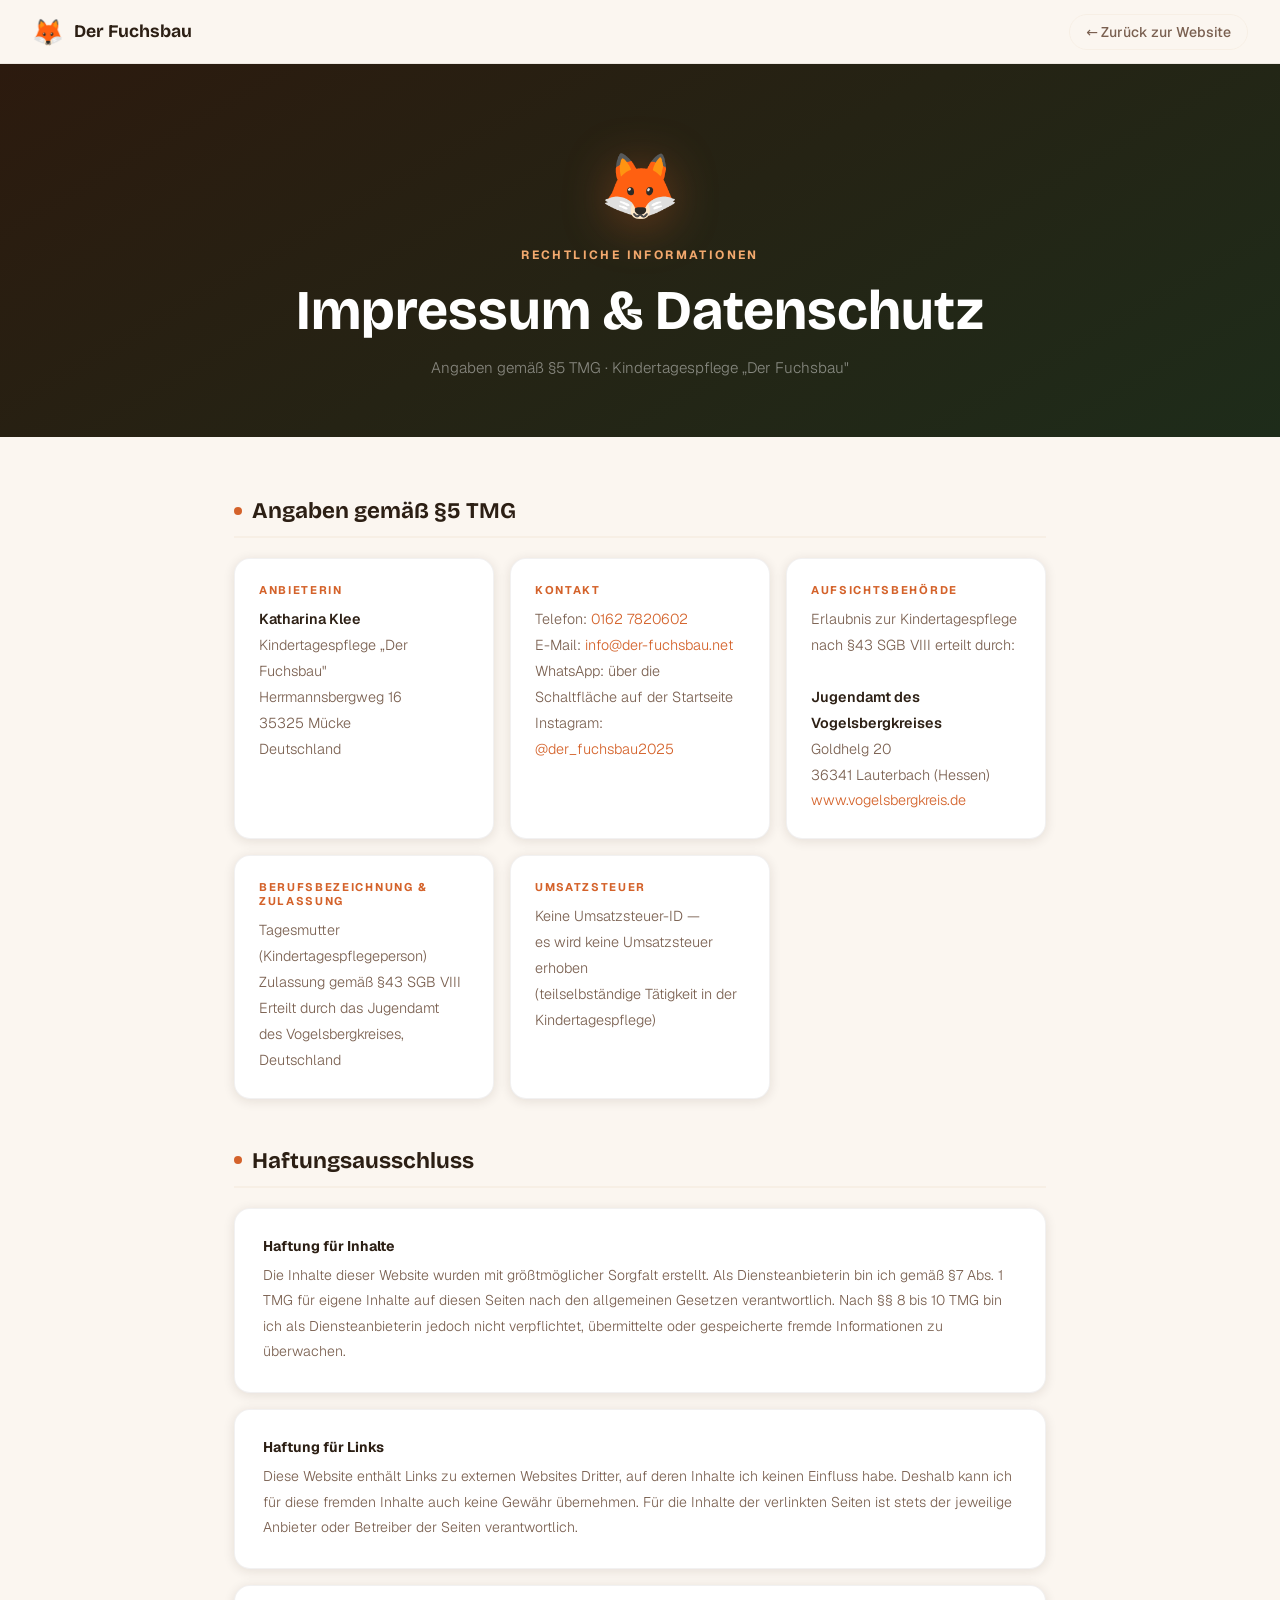
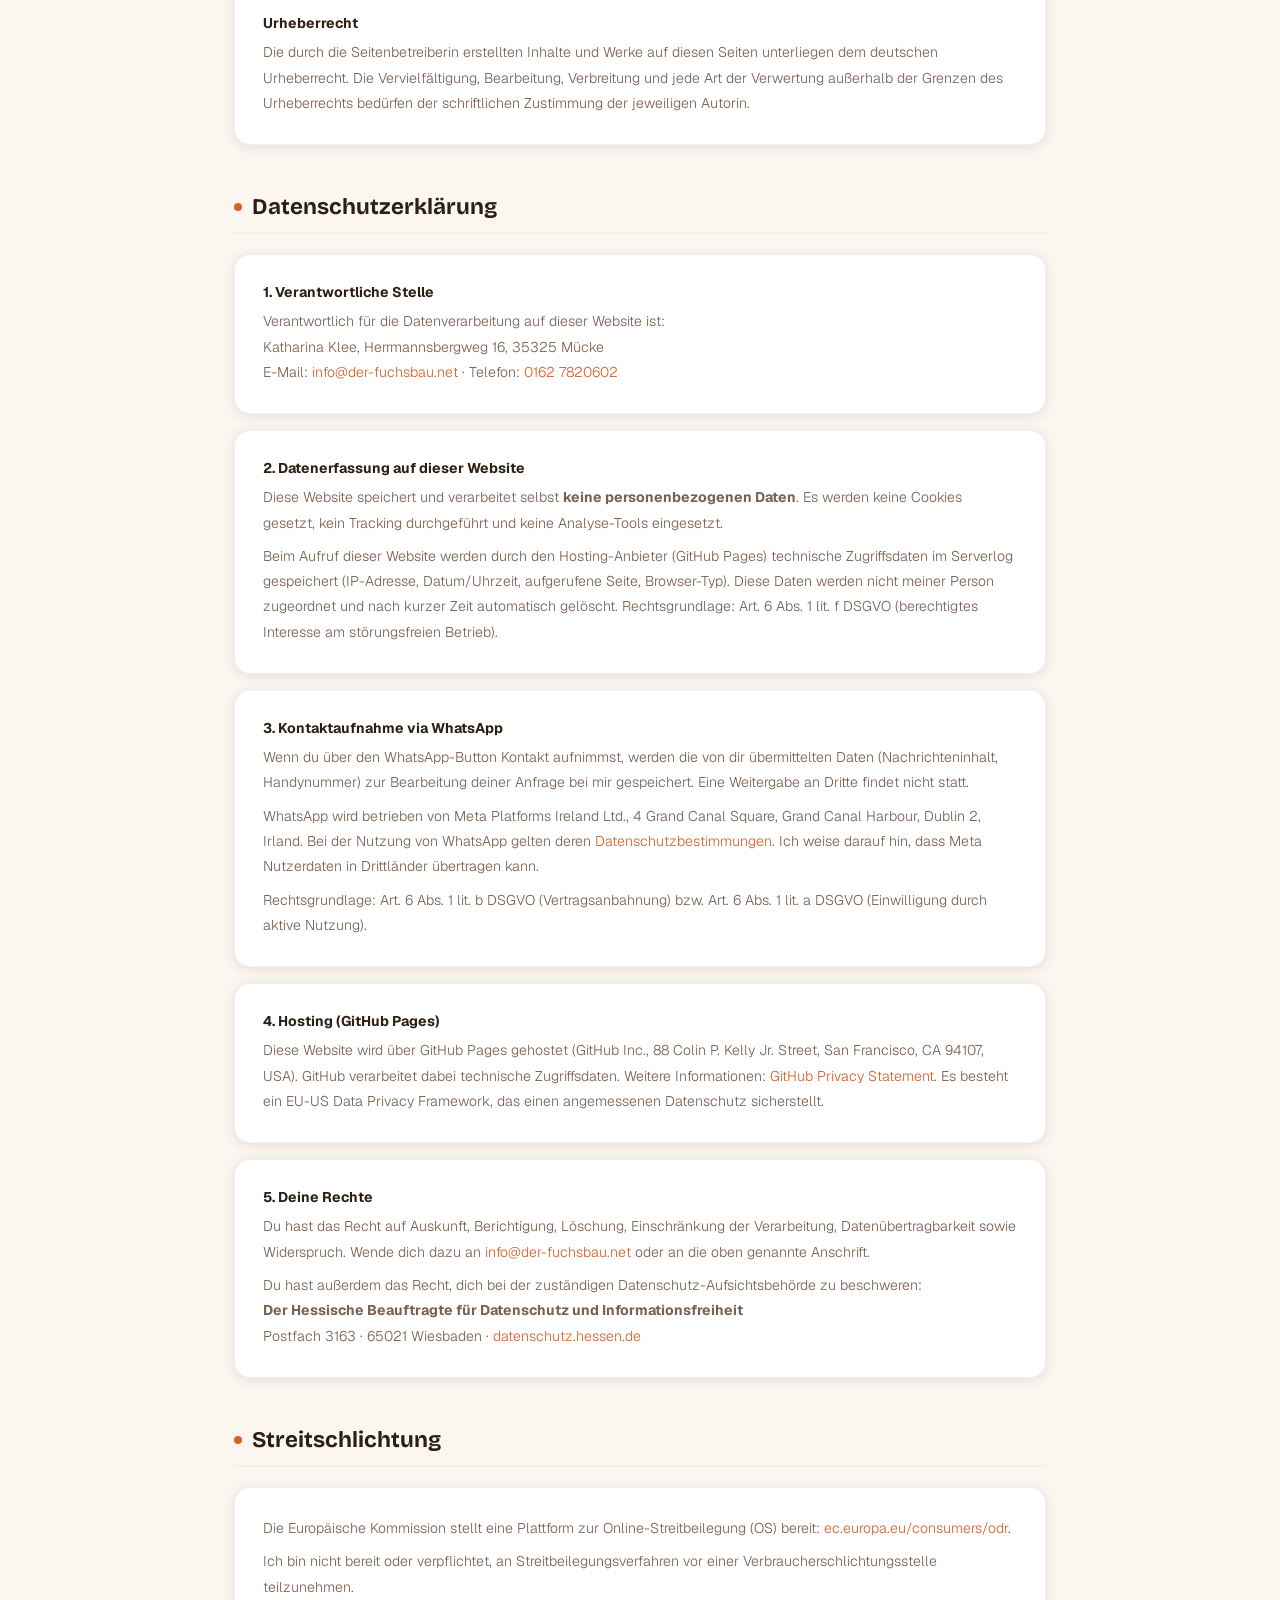
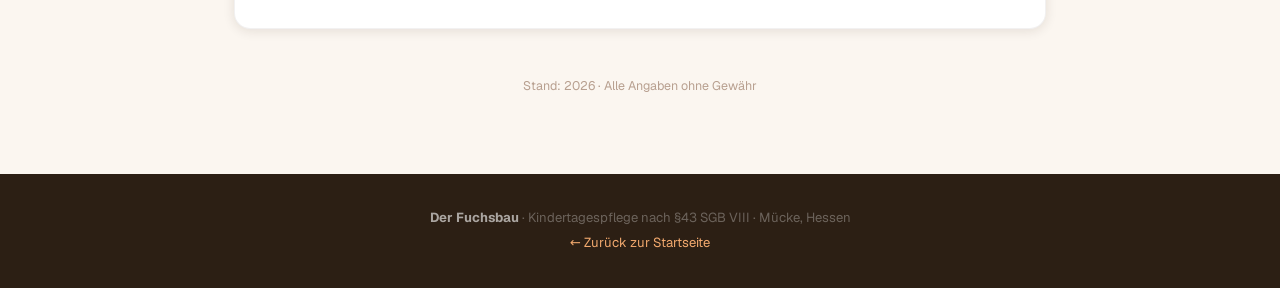
==== impressum.html @ 97403bb8 "Wartungsfreie Inhalte: Seite als Drehscheibe zu WhatsApp, Instagram, Maps - Alle 'bald'/'entsteht'-F" ====
<!DOCTYPE html>
<html lang="de">
<head>
<meta charset="UTF-8">
<meta name="viewport" content="width=device-width, initial-scale=1.0">
<title>Impressum · Der Fuchsbau</title>
<link rel="stylesheet" href="tokens.css">
<style>
:root{
  --fox:#D4622A;--fox-dk:#8B3A1A;--fox-lt:#F2A96E;
  --bark:#2C1F14;--mid:#7A6050;--light:#B8A090;
  --cream:#FBF6F0;--offwhite:#F7EFE5;--sh:rgba(44,31,20,.11);
}
*,*::before,*::after{margin:0;padding:0;box-sizing:border-box}
html{scroll-behavior:smooth}
body{font-family:var(--font-body);background:var(--cream);color:var(--bark);min-height:100vh}

/* NAV */
nav{background:rgba(251,246,240,.95);backdrop-filter:blur(12px);border-bottom:1px solid rgba(44,31,20,.07);padding:0 32px;height:64px;display:flex;align-items:center;justify-content:space-between;position:sticky;top:0;z-index:100}
.nav-brand{display:flex;align-items:center;gap:10px;text-decoration:none;color:var(--bark)}
.nav-brand span{font-size:1.6rem}
.nav-brand strong{font-family:var(--font-display);font-size:1.1rem}
.back-link{display:inline-flex;align-items:center;gap:6px;text-decoration:none;color:var(--mid);font-size:.88rem;font-weight:500;padding:8px 16px;border-radius:50px;border:1.5px solid var(--offwhite);transition:all .2s}
.back-link:hover{border-color:var(--fox-lt);color:var(--fox)}

/* HERO */
.imp-hero{background:linear-gradient(150deg,#2c1a0e,#1e2c1a);padding:80px 24px 60px;text-align:center}
.imp-hero .eyebrow{font-size:.75rem;font-weight:700;letter-spacing:.2em;text-transform:uppercase;color:var(--fox-lt);margin-bottom:14px}
.imp-hero h1{font-family:var(--font-display);font-size:clamp(2.2rem,5vw,3.5rem);color:white;margin-bottom:14px}
.imp-hero p{color:rgba(255,255,255,.45);font-size:.95rem;font-weight:300}
.fox-illo{font-size:4rem;margin-bottom:20px;display:block;filter:drop-shadow(0 8px 24px rgba(212,98,42,.4))}

/* CONTENT */
.imp-body{max-width:860px;margin:0 auto;padding:60px 24px 80px}

/* Section */
.imp-section{margin-bottom:48px}
.imp-section-title{font-family:var(--font-display);font-size:1.4rem;color:var(--bark);margin-bottom:20px;padding-bottom:12px;border-bottom:2px solid var(--offwhite);display:flex;align-items:center;gap:10px}
.imp-section-title .dot{width:8px;height:8px;border-radius:50%;background:var(--fox);flex-shrink:0}

/* Cards grid */
.imp-grid{display:grid;grid-template-columns:repeat(auto-fill,minmax(240px,1fr));gap:16px}
.imp-card{background:white;border-radius:16px;padding:24px;border:1px solid rgba(44,31,20,.06);box-shadow:0 2px 12px var(--sh);transition:transform .2s,box-shadow .2s}
.imp-card:hover{transform:translateY(-2px);box-shadow:0 8px 28px rgba(44,31,20,.12)}
.imp-card h4{font-size:.7rem;text-transform:uppercase;letter-spacing:.15em;color:var(--fox);font-weight:700;margin-bottom:10px}
.imp-card p,.imp-card address{font-size:.9rem;color:var(--mid);line-height:1.8;font-style:normal;font-weight:300}
.imp-card a{color:var(--fox);text-decoration:none}
.imp-card a:hover{text-decoration:underline}
.imp-card strong{color:var(--bark);font-weight:600}

/* Prose section */
.imp-prose{background:white;border-radius:16px;padding:28px 28px;border:1px solid rgba(44,31,20,.06);box-shadow:0 2px 12px var(--sh);margin-bottom:16px}
.imp-prose h4{font-size:.88rem;font-weight:700;color:var(--bark);margin-bottom:8px}
.imp-prose p{font-size:.88rem;color:var(--mid);line-height:1.8;font-weight:300;margin-bottom:8px}
.imp-prose p:last-child{margin-bottom:0}
.imp-prose a{color:var(--fox);text-decoration:none}
.imp-prose a:hover{text-decoration:underline}

/* Warning banner */
.imp-warn{background:rgba(212,98,42,.08);border:1.5px solid rgba(212,98,42,.25);border-radius:12px;padding:16px 20px;font-size:.85rem;color:var(--fox-dk);font-weight:500;margin-bottom:40px;display:flex;align-items:flex-start;gap:10px}
.imp-warn::before{content:'⚠️';flex-shrink:0;font-size:1.1rem}

/* Footer */
footer{background:var(--bark);color:rgba(255,255,255,.3);text-align:center;padding:32px 24px;font-size:.82rem;line-height:1.9}
footer a{color:var(--fox-lt);text-decoration:none}
footer a:hover{color:white}
footer strong{color:rgba(255,255,255,.6)}

@media(max-width:500px){.imp-body{padding:40px 16px 60px}}
</style>
</head>
<body>

<nav>
  <a class="nav-brand" href="index.html">
    <span>🦊</span>
    <strong>Der Fuchsbau</strong>
  </a>
  <a class="back-link" href="index.html">← Zurück zur Website</a>
</nav>

<!-- HERO -->
<div class="imp-hero">
  <span class="fox-illo">🦊</span>
  <p class="eyebrow">Rechtliche Informationen</p>
  <h1>Impressum & Datenschutz</h1>
  <p>Angaben gemäß §5 TMG · Kindertagespflege „Der Fuchsbau"</p>
</div>

<!-- BODY -->
<div class="imp-body">

  <!-- ANBIETER -->
  <div class="imp-section">
    <h2 class="imp-section-title"><span class="dot"></span>Angaben gemäß §5 TMG</h2>
    <div class="imp-grid">
      <div class="imp-card">
        <h4>Anbieterin</h4>
        <address>
          <strong>Katharina Klee</strong><br>
          Kindertagespflege „Der Fuchsbau"<br>
          Herrmannsbergweg 16<br>
          35325 Mücke<br>
          Deutschland
        </address>
      </div>
      <div class="imp-card">
        <h4>Kontakt</h4>
        <p>
          Telefon: <a href="tel:+491627820602">0162&nbsp;7820602</a><br>
          E-Mail: <a href="mailto:info@der-fuchsbau.net">info@der-fuchsbau.net</a><br>
          WhatsApp: über die Schaltfläche auf der Startseite<br>
          Instagram: <a href="https://www.instagram.com/der_fuchsbau2025/" target="_blank" rel="noopener">@der_fuchsbau2025</a>
        </p>
      </div>
      <div class="imp-card">
        <h4>Aufsichtsbehörde</h4>
        <p>
          Erlaubnis zur Kindertagespflege nach §43 SGB VIII erteilt durch:<br><br>
          <strong>Jugendamt des Vogelsbergkreises</strong><br>
          Goldhelg 20<br>
          36341 Lauterbach (Hessen)<br>
          <a href="https://www.vogelsbergkreis.de" target="_blank" rel="noopener">www.vogelsbergkreis.de</a>
        </p>
      </div>
      <div class="imp-card">
        <h4>Berufsbezeichnung & Zulassung</h4>
        <p>
          Tagesmutter (Kindertagespflegeperson)<br>
          Zulassung gemäß §43 SGB VIII<br>
          Erteilt durch das Jugendamt<br>
          des Vogelsbergkreises, Deutschland
        </p>
      </div>
      <div class="imp-card">
        <h4>Umsatzsteuer</h4>
        <p>
          Keine Umsatzsteuer-ID —<br>
          es wird keine Umsatzsteuer erhoben<br>
          (teilselbständige Tätigkeit in der<br>
          Kindertagespflege)
        </p>
      </div>
    </div>
  </div>

  <!-- HAFTUNG -->
  <div class="imp-section">
    <h2 class="imp-section-title"><span class="dot"></span>Haftungsausschluss</h2>
    <div class="imp-prose">
      <h4>Haftung für Inhalte</h4>
      <p>Die Inhalte dieser Website wurden mit größtmöglicher Sorgfalt erstellt. Als Diensteanbieterin bin ich gemäß §7 Abs. 1 TMG für eigene Inhalte auf diesen Seiten nach den allgemeinen Gesetzen verantwortlich. Nach §§ 8 bis 10 TMG bin ich als Diensteanbieterin jedoch nicht verpflichtet, übermittelte oder gespeicherte fremde Informationen zu überwachen.</p>
    </div>
    <div class="imp-prose">
      <h4>Haftung für Links</h4>
      <p>Diese Website enthält Links zu externen Websites Dritter, auf deren Inhalte ich keinen Einfluss habe. Deshalb kann ich für diese fremden Inhalte auch keine Gewähr übernehmen. Für die Inhalte der verlinkten Seiten ist stets der jeweilige Anbieter oder Betreiber der Seiten verantwortlich.</p>
    </div>
    <div class="imp-prose">
      <h4>Urheberrecht</h4>
      <p>Die durch die Seitenbetreiberin erstellten Inhalte und Werke auf diesen Seiten unterliegen dem deutschen Urheberrecht. Die Vervielfältigung, Bearbeitung, Verbreitung und jede Art der Verwertung außerhalb der Grenzen des Urheberrechts bedürfen der schriftlichen Zustimmung der jeweiligen Autorin.</p>
    </div>
  </div>

  <!-- DATENSCHUTZ -->
  <div class="imp-section">
    <h2 class="imp-section-title"><span class="dot"></span>Datenschutzerklärung</h2>

    <div class="imp-prose">
      <h4>1. Verantwortliche Stelle</h4>
      <p>Verantwortlich für die Datenverarbeitung auf dieser Website ist:<br>
      Katharina Klee, Herrmannsbergweg 16, 35325 Mücke<br>
      E-Mail: <a href="mailto:info@der-fuchsbau.net">info@der-fuchsbau.net</a> ·
      Telefon: <a href="tel:+491627820602">0162&nbsp;7820602</a></p>
    </div>

    <div class="imp-prose">
      <h4>2. Datenerfassung auf dieser Website</h4>
      <p>Diese Website speichert und verarbeitet selbst <strong>keine personenbezogenen Daten</strong>. Es werden keine Cookies gesetzt, kein Tracking durchgeführt und keine Analyse-Tools eingesetzt.</p>
      <p>Beim Aufruf dieser Website werden durch den Hosting-Anbieter (GitHub Pages) technische Zugriffsdaten im Serverlog gespeichert (IP-Adresse, Datum/Uhrzeit, aufgerufene Seite, Browser-Typ). Diese Daten werden nicht meiner Person zugeordnet und nach kurzer Zeit automatisch gelöscht. Rechtsgrundlage: Art. 6 Abs. 1 lit. f DSGVO (berechtigtes Interesse am störungsfreien Betrieb).</p>
    </div>

    <div class="imp-prose">
      <h4>3. Kontaktaufnahme via WhatsApp</h4>
      <p>Wenn du über den WhatsApp-Button Kontakt aufnimmst, werden die von dir übermittelten Daten (Nachrichteninhalt, Handynummer) zur Bearbeitung deiner Anfrage bei mir gespeichert. Eine Weitergabe an Dritte findet nicht statt.</p>
      <p>WhatsApp wird betrieben von Meta Platforms Ireland Ltd., 4 Grand Canal Square, Grand Canal Harbour, Dublin 2, Irland. Bei der Nutzung von WhatsApp gelten deren <a href="https://www.whatsapp.com/legal/privacy-policy-eea" target="_blank" rel="noopener">Datenschutzbestimmungen</a>. Ich weise darauf hin, dass Meta Nutzerdaten in Drittländer übertragen kann.</p>
      <p>Rechtsgrundlage: Art. 6 Abs. 1 lit. b DSGVO (Vertragsanbahnung) bzw. Art. 6 Abs. 1 lit. a DSGVO (Einwilligung durch aktive Nutzung).</p>
    </div>

    <div class="imp-prose">
      <h4>4. Hosting (GitHub Pages)</h4>
      <p>Diese Website wird über GitHub Pages gehostet (GitHub Inc., 88 Colin P. Kelly Jr. Street, San Francisco, CA 94107, USA). GitHub verarbeitet dabei technische Zugriffsdaten. Weitere Informationen: <a href="https://docs.github.com/en/site-policy/privacy-policies/github-privacy-statement" target="_blank" rel="noopener">GitHub Privacy Statement</a>. Es besteht ein EU-US Data Privacy Framework, das einen angemessenen Datenschutz sicherstellt.</p>
    </div>

    <div class="imp-prose">
      <h4>5. Deine Rechte</h4>
      <p>Du hast das Recht auf Auskunft, Berichtigung, Löschung, Einschränkung der Verarbeitung, Datenübertragbarkeit sowie Widerspruch. Wende dich dazu an <a href="mailto:info@der-fuchsbau.net">info@der-fuchsbau.net</a> oder an die oben genannte Anschrift.</p>
      <p>Du hast außerdem das Recht, dich bei der zuständigen Datenschutz-Aufsichtsbehörde zu beschweren:<br>
      <strong>Der Hessische Beauftragte für Datenschutz und Informationsfreiheit</strong><br>
      Postfach 3163 · 65021 Wiesbaden · <a href="https://datenschutz.hessen.de" target="_blank" rel="noopener">datenschutz.hessen.de</a></p>
    </div>
  </div>

  <!-- STREITSCHLICHTUNG -->
  <div class="imp-section">
    <h2 class="imp-section-title"><span class="dot"></span>Streitschlichtung</h2>
    <div class="imp-prose">
      <p>Die Europäische Kommission stellt eine Plattform zur Online-Streitbeilegung (OS) bereit: <a href="https://ec.europa.eu/consumers/odr" target="_blank" rel="noopener">ec.europa.eu/consumers/odr</a>.</p>
      <p>Ich bin nicht bereit oder verpflichtet, an Streitbeilegungsverfahren vor einer Verbraucherschlichtungsstelle teilzunehmen.</p>
    </div>
  </div>

  <p style="font-size:.78rem;color:var(--light);text-align:center">Stand: 2026 · Alle Angaben ohne Gewähr</p>

</div>

<footer>
  <p><strong>Der Fuchsbau</strong> · Kindertagespflege nach §43 SGB VIII · Mücke, Hessen</p>
  <p><a href="index.html">← Zurück zur Startseite</a></p>
</footer>

</body>
</html>
---- tokens.css ----
/* Hallmark · pre-emit critique: P5 H4 E4 S4 R4 V5 */
/* Hallmark · macrostructure: Conversational FAQ (H9 hero opener) · H9 knobs: build=Tier-B hand-SVG, animation=none, scale=dominant
 * theme: custom · vibe: "Kindergarten-Poster, warm, taktil, Fuchs" · paper: oklch(96% 0.016 75) · accent: oklch(62.7% 0.159 44)
 * display: Bricolage Grotesque 800 · body: Geist · axes: light / display-heavy / warm · fonts: self-hosted (DSGVO)
 * genre: playful · nav: N7 · footer: Ft8 · enrichment: E-custom Tier-B SVG · studied: no · context: user-provided
 * rotation: differs from Letter-build on display style + macrostructure + nav + footer + enrichment
 * contrast: pass (40–41) · slop: pass (42–45) · honest: pass (46) · chrome: pass (47) · tokens: pass (48)
 * responsive: pass (49) · icons: pass (30) · mobile: pass (34, 49, 50–57) — verifiziert bei 320/375/414/768/1280 px
 */

/* Selbst gehostet — kein Google-CDN, keine IP-Übertragung an Dritte (DSGVO) */
@font-face {
  font-family: 'Bricolage Grotesque';
  src: url('fonts/BricolageGrotesque-var.woff2') format('woff2-variations');
  font-weight: 200 800;
  font-stretch: 75% 100%;
  font-display: swap;
}
@font-face {
  font-family: 'Geist';
  src: url('fonts/Geist-var.woff2') format('woff2-variations');
  font-weight: 100 900;
  font-display: swap;
}

:root {
  /* Farbe — Anker: Fuchs-Orange, warm getönte Neutrale, Poster-Papier */
  --color-paper:       oklch(96%   0.016 75);
  --color-paper-2:     oklch(92.5% 0.020 73);
  --color-rule:        oklch(82%   0.024 65);
  --color-muted:       oklch(45%   0.035 52);
  --color-ink-2:       oklch(34%   0.022 55);
  --color-ink:         oklch(24%   0.024 55);
  --color-accent:      oklch(62.7% 0.159 44);
  --color-accent-deep: oklch(45.4% 0.119 40);
  --color-accent-ink:  oklch(24%   0.024 55); /* Text auf Accent-Fläche — nur für große Typo ≥ 3:1 */
  --color-focus:       oklch(52%   0.19  44);
  --color-whatsapp:    oklch(76.1% 0.201 150);
  --color-whatsapp-dn: oklch(72%   0.19  150);

  /* Schrift — Bricolage Grotesque (Display) + Geist (Body), beide OFL, selbst gehostet */
  --font-display: 'Bricolage Grotesque', ui-sans-serif, system-ui, sans-serif;
  --font-body:    'Geist', ui-sans-serif, system-ui, sans-serif;

  /* Skala — 1.25 (große Terz) ab 16 px */
  --text-sm:   0.8rem;
  --text-base: 1rem;
  --text-md:   1.25rem;
  --text-lg:   1.5625rem;
  --text-xl:   1.9531rem;
  --text-2xl:  2.4414rem;
  --text-display: clamp(2.6rem, 4.5vw + 1rem, 4.6rem);

  /* Raum — 4-pt-Skala */
  --space-2xs: 0.25rem;
  --space-xs:  0.5rem;
  --space-sm:  0.75rem;
  --space-md:  1rem;
  --space-lg:  1.5rem;
  --space-xl:  2.5rem;
  --space-2xl: 4rem;
  --space-3xl: 6rem;

  /* Bewegung — 3 Primitive: Akkordeon-Fade · CTA-Lift · Marquee */
  --ease-out: cubic-bezier(0.16, 1, 0.3, 1);
  --ease-in:  cubic-bezier(0.7, 0, 0.84, 0);
  --dur-micro: 120ms;
  --dur-short: 200ms;

  /* Linien, Schatten, Radien */
  --rule-heavy: 2px solid var(--color-ink);
  --rule-hairline: 1px solid var(--color-rule);
  --shadow-whisper: 0 1px 2px oklch(24% 0.024 55 / 0.08);
  --radius-soft: 12px;

  --page-gutter: clamp(1.25rem, 5vw, 3.5rem);
}
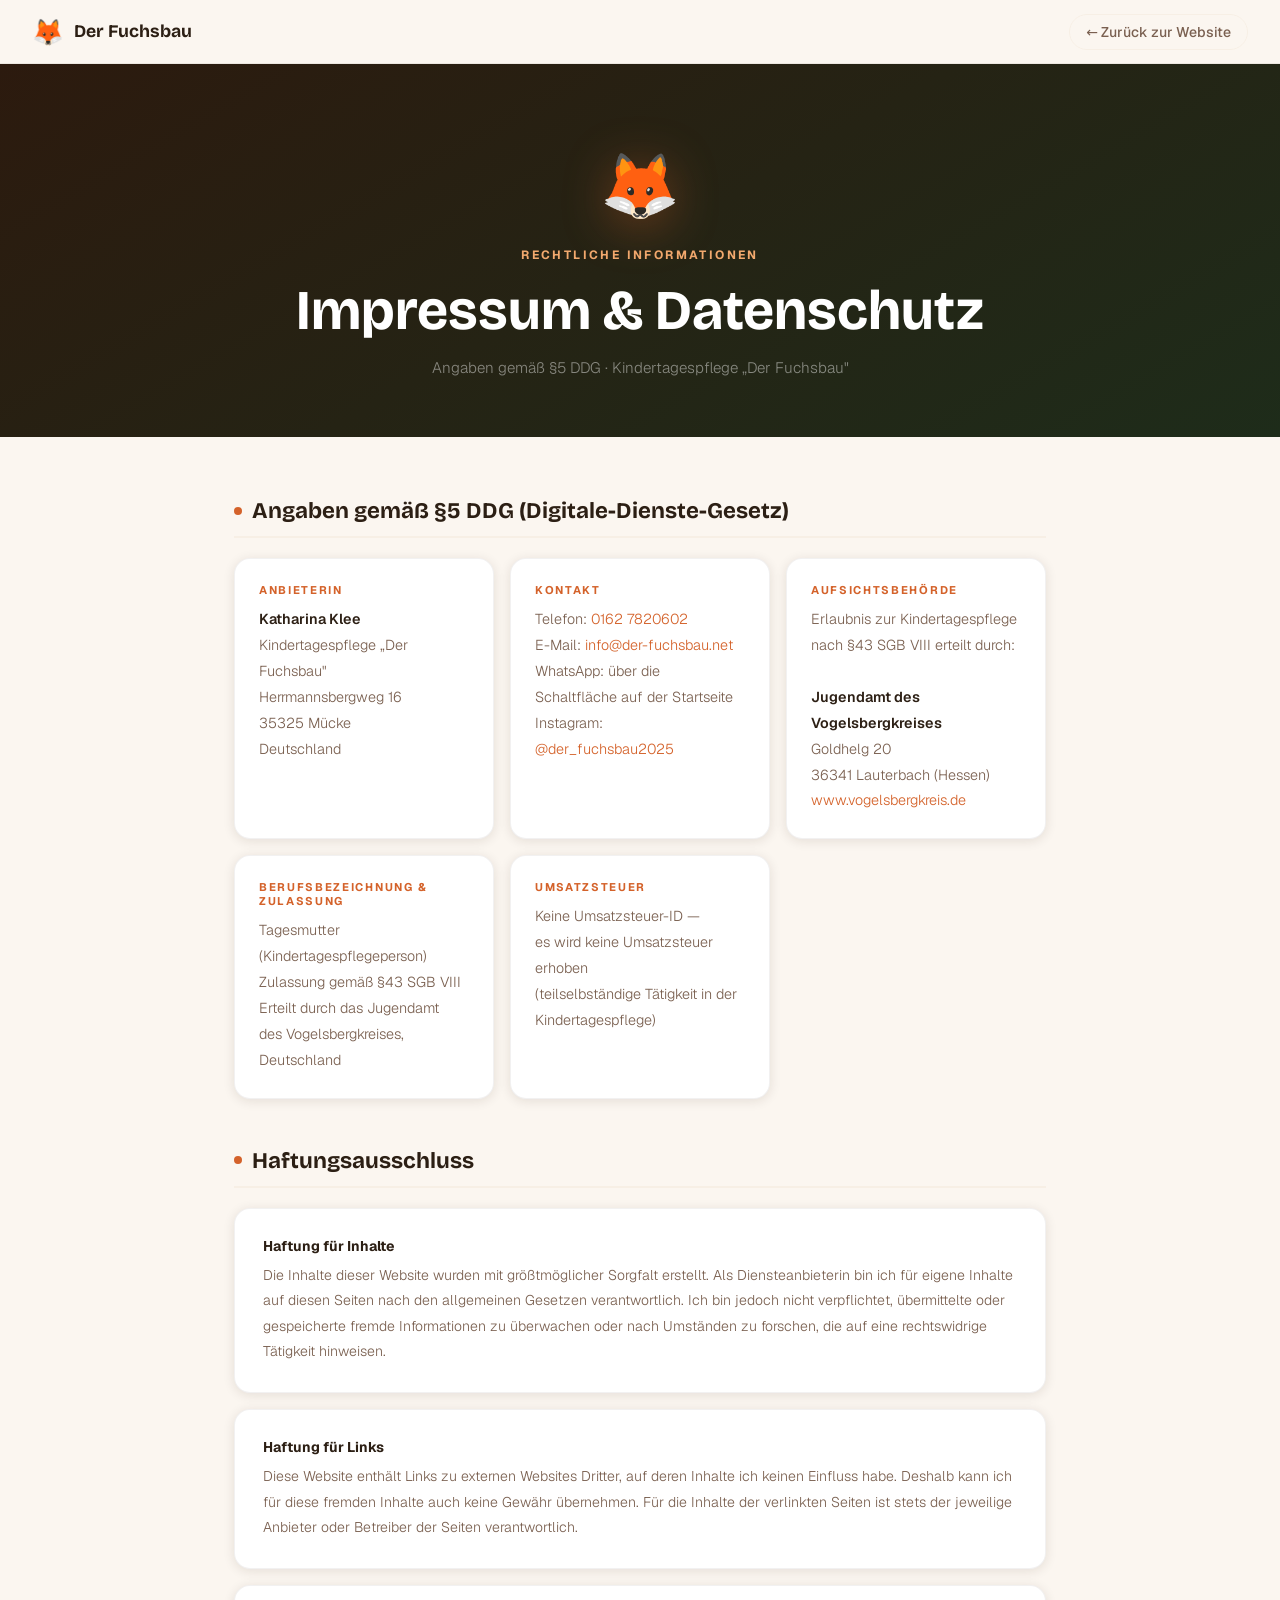
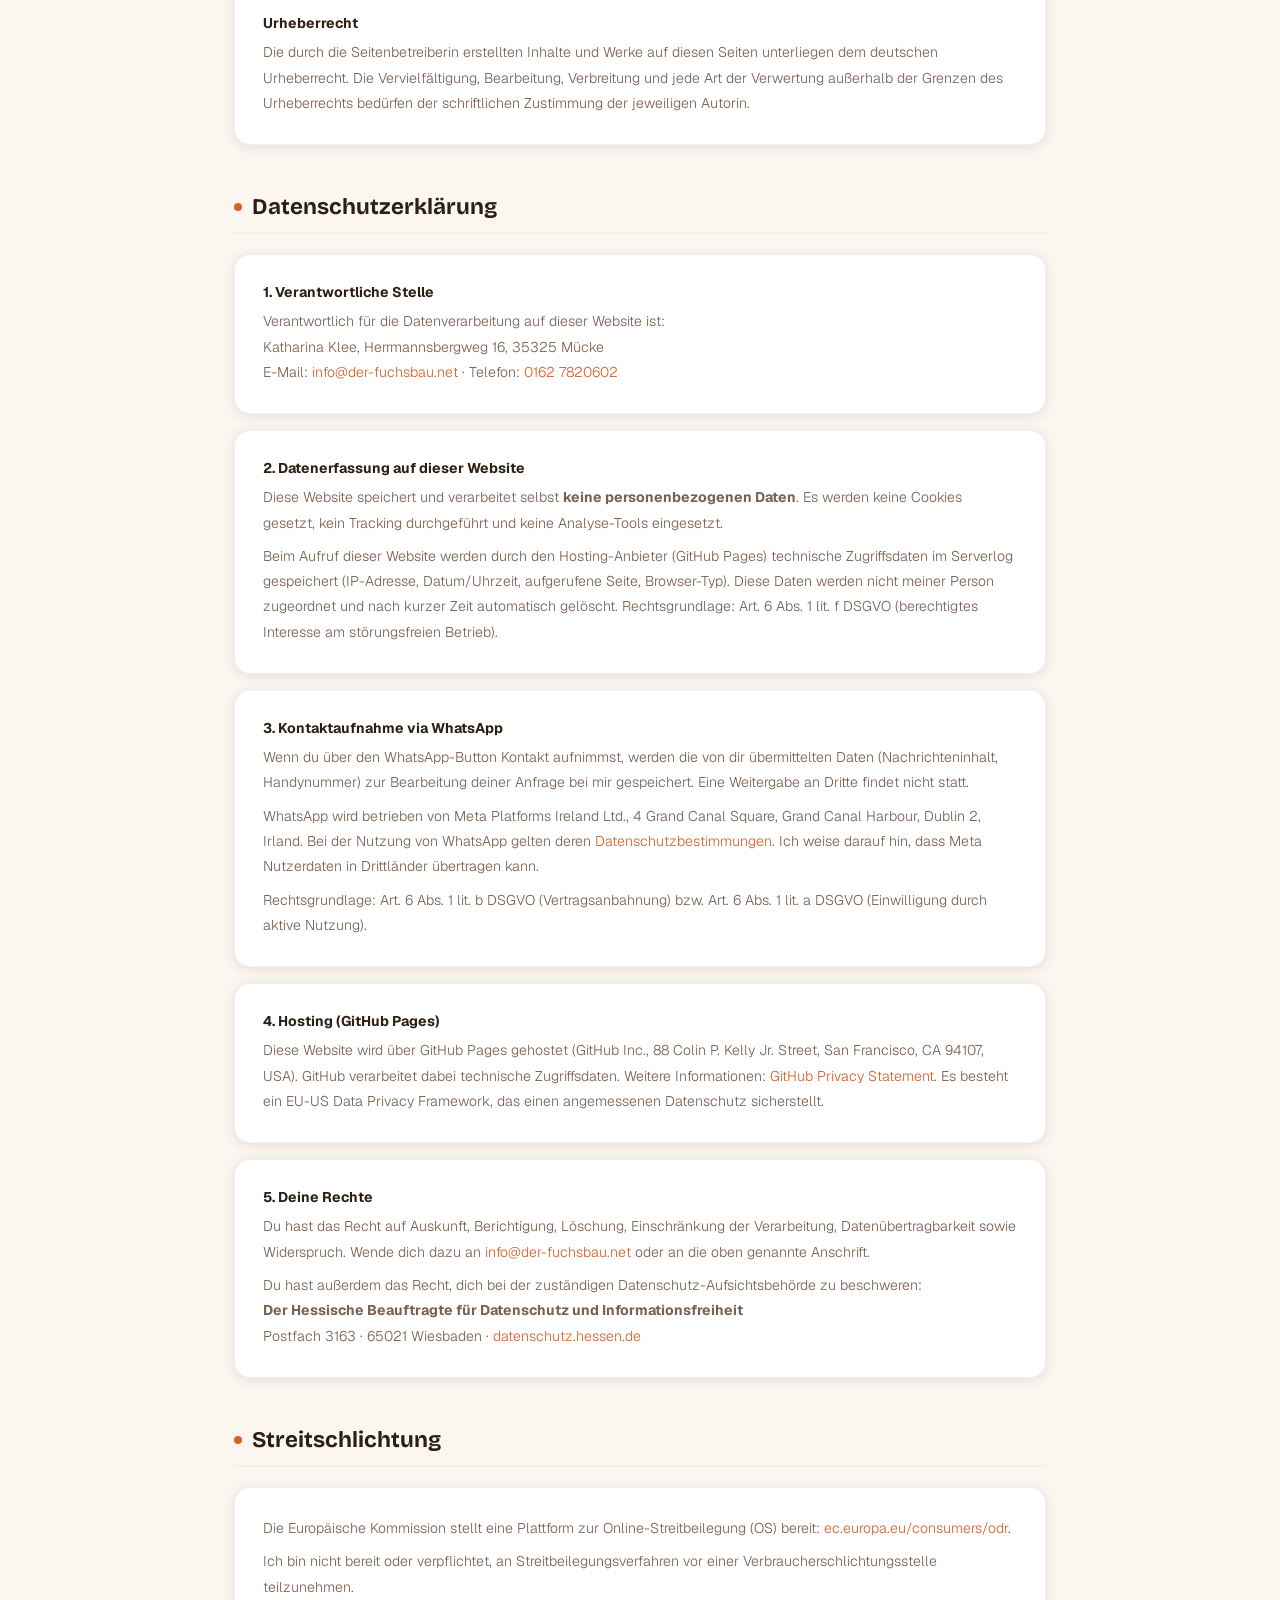
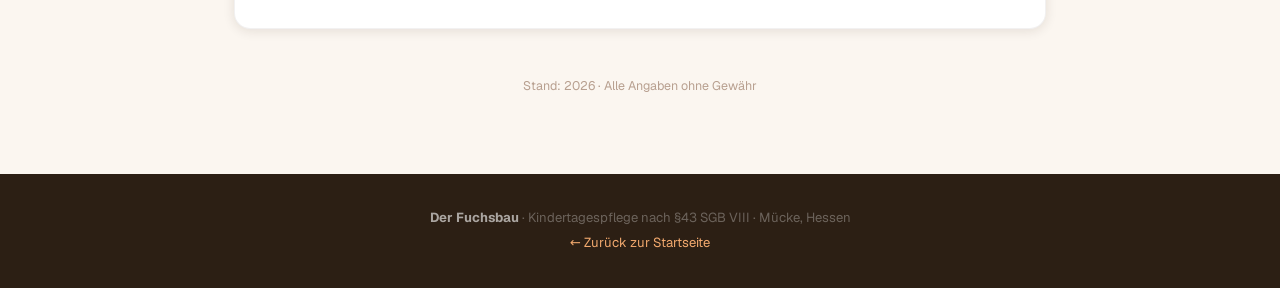
==== commit 8c91e4bf: "Eingangs-Animation, Zulassungs-Hinweis, Impressum auf DDG aktualisiert - Orchestrierte Eingangs-Sequ" ====
--- a/impressum.html
+++ b/impressum.html
@@ -84,7 +84,7 @@
   <span class="fox-illo">🦊</span>
   <p class="eyebrow">Rechtliche Informationen</p>
   <h1>Impressum & Datenschutz</h1>
-  <p>Angaben gemäß §5 TMG · Kindertagespflege „Der Fuchsbau"</p>
+  <p>Angaben gemäß §5 DDG · Kindertagespflege „Der Fuchsbau"</p>
 </div>
 
 <!-- BODY -->
@@ -92,7 +92,7 @@
 
   <!-- ANBIETER -->
   <div class="imp-section">
-    <h2 class="imp-section-title"><span class="dot"></span>Angaben gemäß §5 TMG</h2>
+    <h2 class="imp-section-title"><span class="dot"></span>Angaben gemäß §5 DDG (Digitale-Dienste-Gesetz)</h2>
     <div class="imp-grid">
       <div class="imp-card">
         <h4>Anbieterin</h4>
@@ -149,7 +149,7 @@
     <h2 class="imp-section-title"><span class="dot"></span>Haftungsausschluss</h2>
     <div class="imp-prose">
       <h4>Haftung für Inhalte</h4>
-      <p>Die Inhalte dieser Website wurden mit größtmöglicher Sorgfalt erstellt. Als Diensteanbieterin bin ich gemäß §7 Abs. 1 TMG für eigene Inhalte auf diesen Seiten nach den allgemeinen Gesetzen verantwortlich. Nach §§ 8 bis 10 TMG bin ich als Diensteanbieterin jedoch nicht verpflichtet, übermittelte oder gespeicherte fremde Informationen zu überwachen.</p>
+      <p>Die Inhalte dieser Website wurden mit größtmöglicher Sorgfalt erstellt. Als Diensteanbieterin bin ich für eigene Inhalte auf diesen Seiten nach den allgemeinen Gesetzen verantwortlich. Ich bin jedoch nicht verpflichtet, übermittelte oder gespeicherte fremde Informationen zu überwachen oder nach Umständen zu forschen, die auf eine rechtswidrige Tätigkeit hinweisen.</p>
     </div>
     <div class="imp-prose">
       <h4>Haftung für Links</h4>
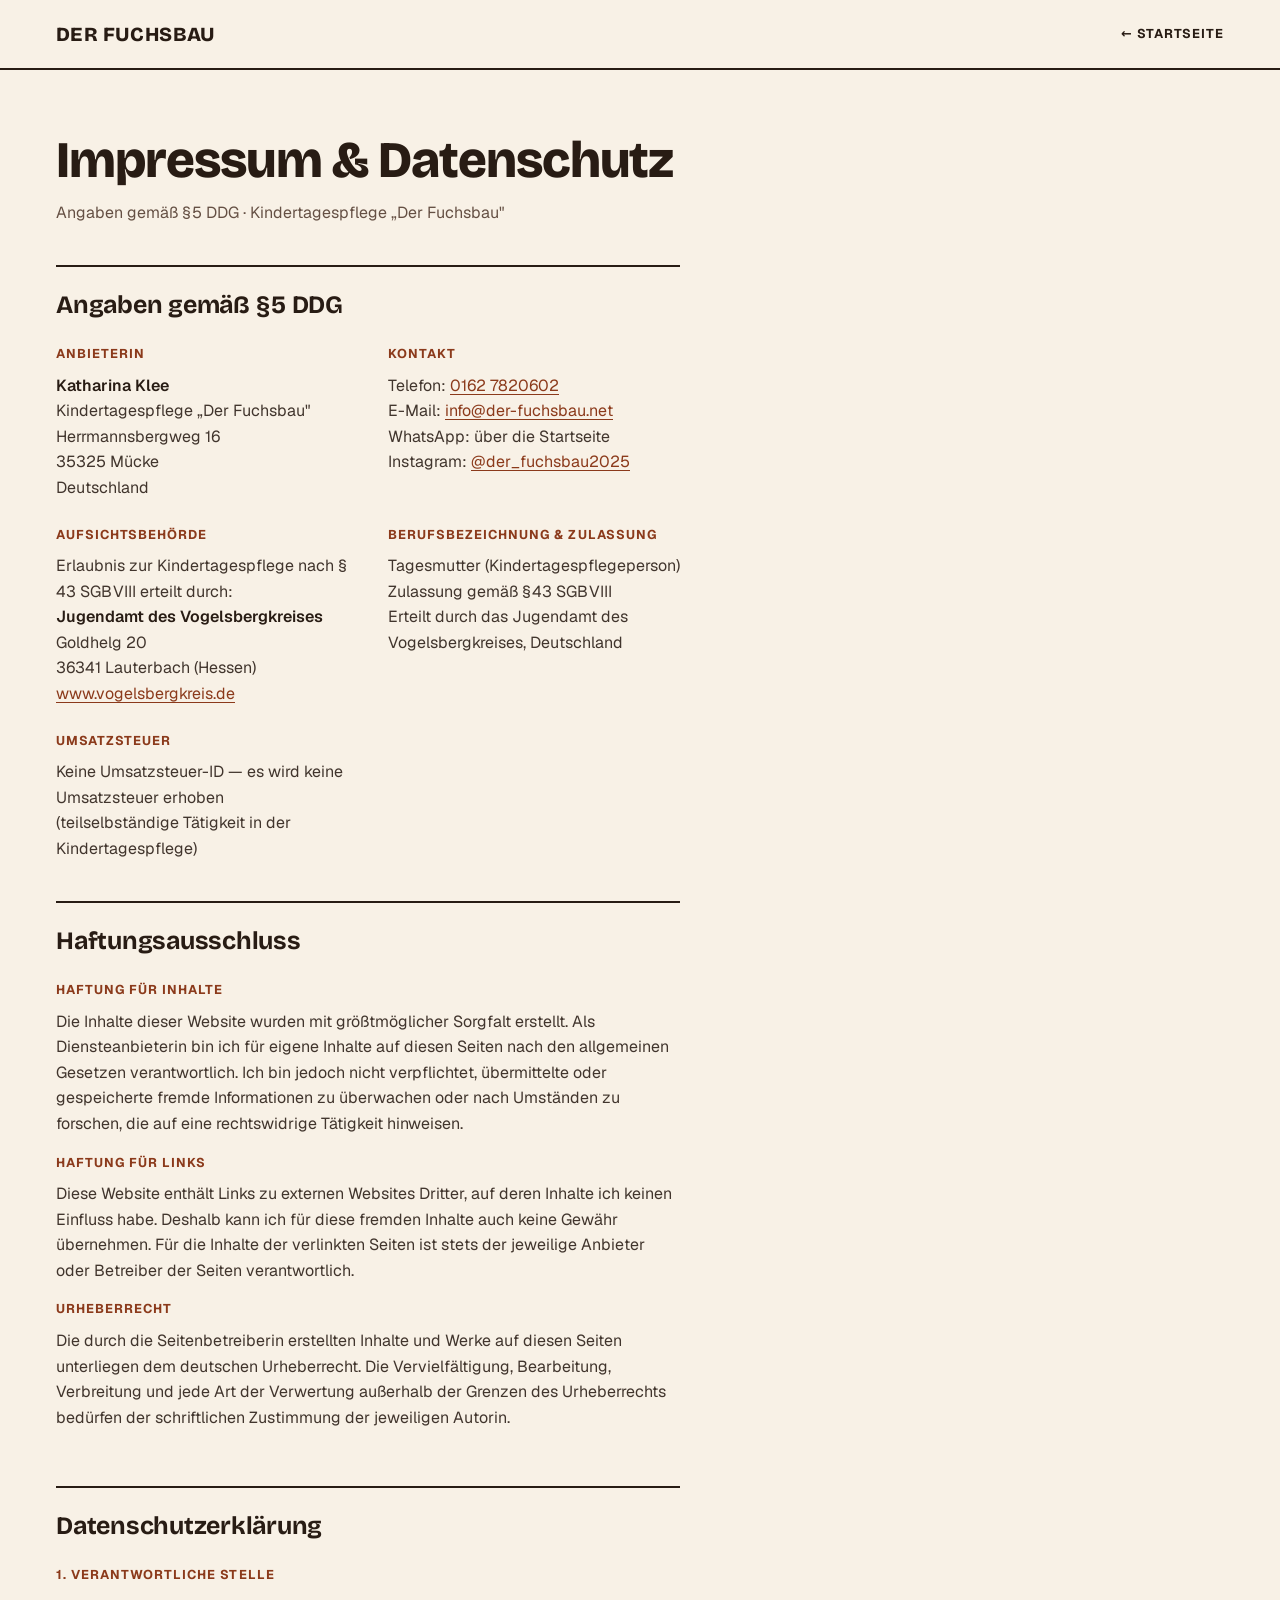
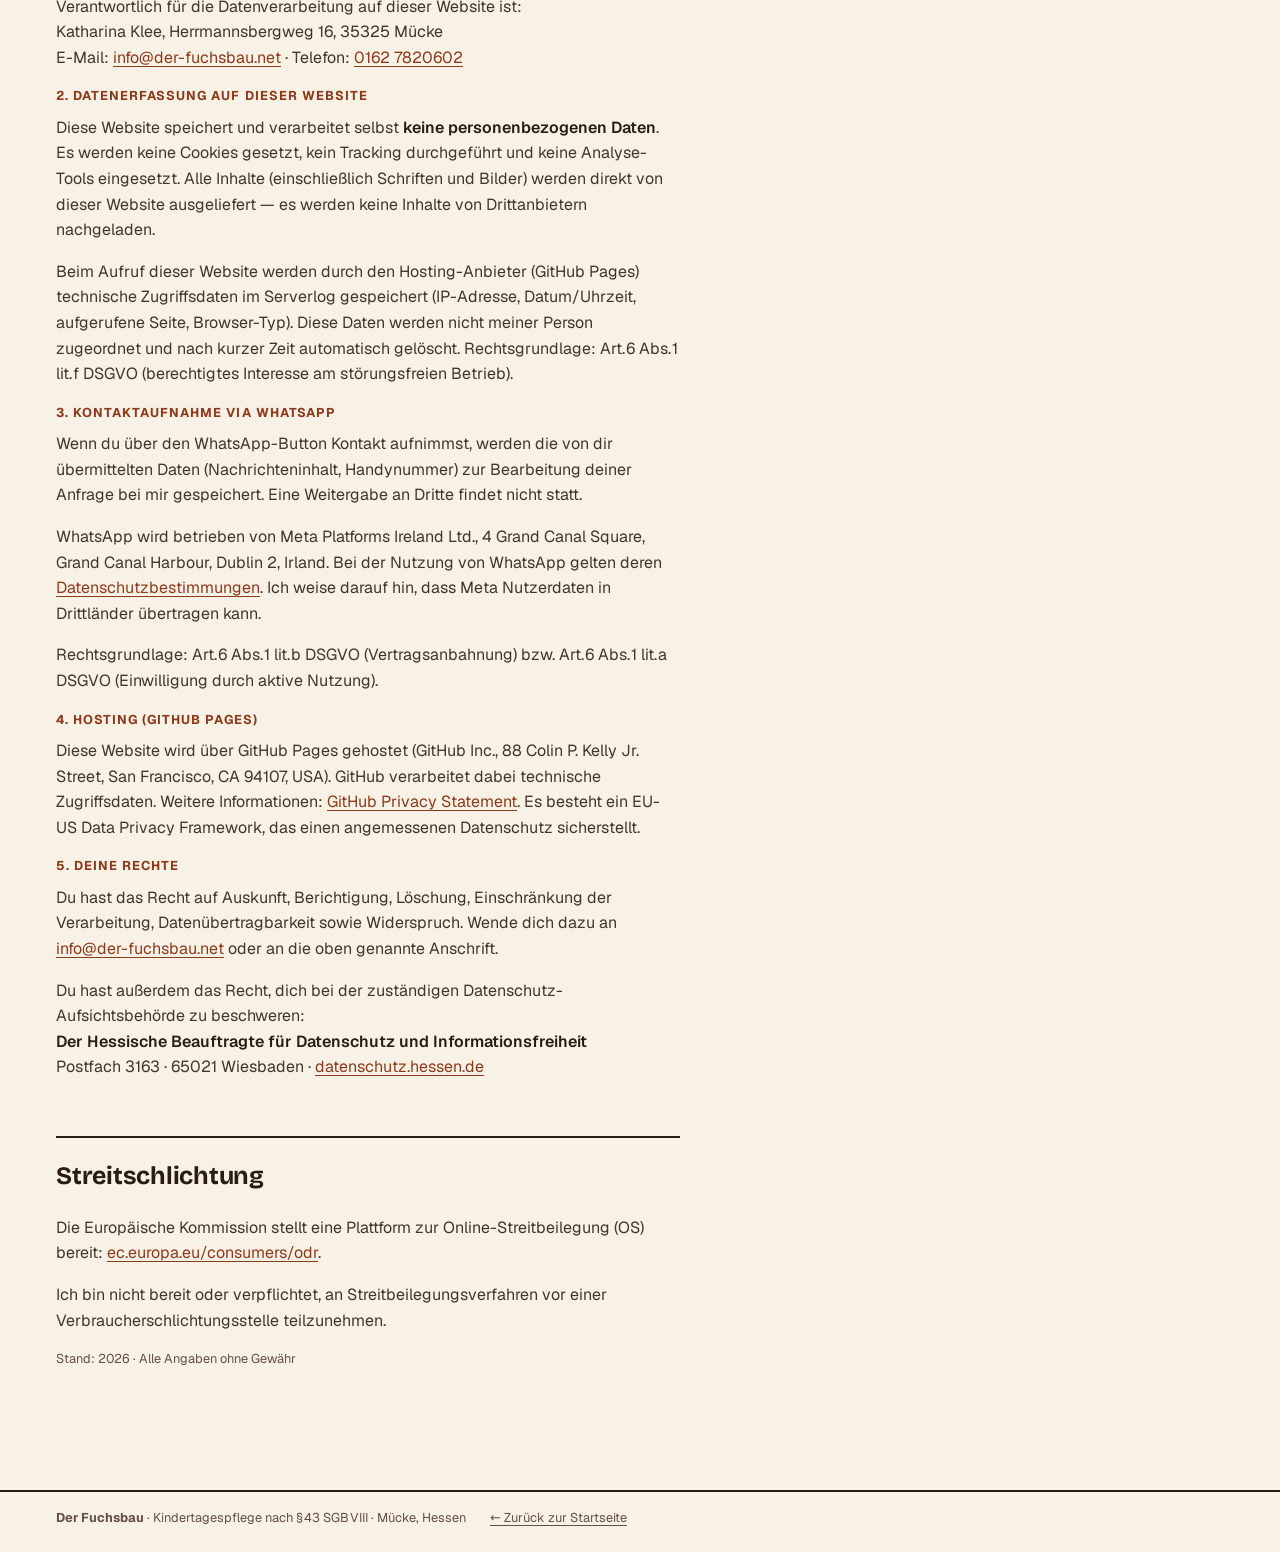
==== commit ebe6cd68: "Impressum im Poster-Design + Instagram-Sync vorbereitet - impressum.html: komplett auf das Design de" ====
--- a/impressum.html
+++ b/impressum.html
@@ -2,100 +2,167 @@
 <html lang="de">
 <head>
 <meta charset="UTF-8">
-<meta name="viewport" content="width=device-width, initial-scale=1.0">
+<meta name="viewport" content="width=device-width, initial-scale=1, viewport-fit=cover">
 <title>Impressum · Der Fuchsbau</title>
+<meta name="robots" content="noindex">
+<meta name="theme-color" content="#F7EFE2">
+<link rel="icon" href="data:image/svg+xml,<svg xmlns=%22http://www.w3.org/2000/svg%22 viewBox=%220 0 240 230%22><polygon fill=%22%23D4622A%22 points=%2252,14 98,74 26,88%22/><polygon fill=%22%23D4622A%22 points=%22188,14 214,88 142,74%22/><polygon fill=%22%238B3A1A%22 points=%2260,32 88,70 46,78%22/><polygon fill=%22%238B3A1A%22 points=%22180,32 194,78 152,70%22/><path fill=%22%23D4622A%22 d=%22M26 88 L214 88 Q216 150 120 212 Q24 150 26 88 Z%22/><path fill=%22%23FBF3EA%22 d=%22M120 212 Q66 172 80 122 L120 144 L160 122 Q174 172 120 212 Z%22/><circle fill=%22%232C1F14%22 cx=%2286%22 cy=%22112%22 r=%227%22/><circle fill=%22%232C1F14%22 cx=%22154%22 cy=%22112%22 r=%227%22/><path fill=%22%232C1F14%22 d=%22M106 152 L134 152 Q137 154 134 158 L124 170 Q120 174 116 170 L106 158 Q103 154 106 152 Z%22/></svg>">
+<link rel="preload" href="fonts/BricolageGrotesque-var.woff2" as="font" type="font/woff2" crossorigin>
+<link rel="preload" href="fonts/Geist-var.woff2" as="font" type="font/woff2" crossorigin>
 <link rel="stylesheet" href="tokens.css">
 <style>
-:root{
-  --fox:#D4622A;--fox-dk:#8B3A1A;--fox-lt:#F2A96E;
-  --bark:#2C1F14;--mid:#7A6050;--light:#B8A090;
-  --cream:#FBF6F0;--offwhite:#F7EFE5;--sh:rgba(44,31,20,.11);
-}
-*,*::before,*::after{margin:0;padding:0;box-sizing:border-box}
-html{scroll-behavior:smooth}
-body{font-family:var(--font-body);background:var(--cream);color:var(--bark);min-height:100vh}
-
-/* NAV */
-nav{background:rgba(251,246,240,.95);backdrop-filter:blur(12px);border-bottom:1px solid rgba(44,31,20,.07);padding:0 32px;height:64px;display:flex;align-items:center;justify-content:space-between;position:sticky;top:0;z-index:100}
-.nav-brand{display:flex;align-items:center;gap:10px;text-decoration:none;color:var(--bark)}
-.nav-brand span{font-size:1.6rem}
-.nav-brand strong{font-family:var(--font-display);font-size:1.1rem}
-.back-link{display:inline-flex;align-items:center;gap:6px;text-decoration:none;color:var(--mid);font-size:.88rem;font-weight:500;padding:8px 16px;border-radius:50px;border:1.5px solid var(--offwhite);transition:all .2s}
-.back-link:hover{border-color:var(--fox-lt);color:var(--fox)}
-
-/* HERO */
-.imp-hero{background:linear-gradient(150deg,#2c1a0e,#1e2c1a);padding:80px 24px 60px;text-align:center}
-.imp-hero .eyebrow{font-size:.75rem;font-weight:700;letter-spacing:.2em;text-transform:uppercase;color:var(--fox-lt);margin-bottom:14px}
-.imp-hero h1{font-family:var(--font-display);font-size:clamp(2.2rem,5vw,3.5rem);color:white;margin-bottom:14px}
-.imp-hero p{color:rgba(255,255,255,.45);font-size:.95rem;font-weight:300}
-.fox-illo{font-size:4rem;margin-bottom:20px;display:block;filter:drop-shadow(0 8px 24px rgba(212,98,42,.4))}
-
-/* CONTENT */
-.imp-body{max-width:860px;margin:0 auto;padding:60px 24px 80px}
-
-/* Section */
-.imp-section{margin-bottom:48px}
-.imp-section-title{font-family:var(--font-display);font-size:1.4rem;color:var(--bark);margin-bottom:20px;padding-bottom:12px;border-bottom:2px solid var(--offwhite);display:flex;align-items:center;gap:10px}
-.imp-section-title .dot{width:8px;height:8px;border-radius:50%;background:var(--fox);flex-shrink:0}
-
-/* Cards grid */
-.imp-grid{display:grid;grid-template-columns:repeat(auto-fill,minmax(240px,1fr));gap:16px}
-.imp-card{background:white;border-radius:16px;padding:24px;border:1px solid rgba(44,31,20,.06);box-shadow:0 2px 12px var(--sh);transition:transform .2s,box-shadow .2s}
-.imp-card:hover{transform:translateY(-2px);box-shadow:0 8px 28px rgba(44,31,20,.12)}
-.imp-card h4{font-size:.7rem;text-transform:uppercase;letter-spacing:.15em;color:var(--fox);font-weight:700;margin-bottom:10px}
-.imp-card p,.imp-card address{font-size:.9rem;color:var(--mid);line-height:1.8;font-style:normal;font-weight:300}
-.imp-card a{color:var(--fox);text-decoration:none}
-.imp-card a:hover{text-decoration:underline}
-.imp-card strong{color:var(--bark);font-weight:600}
-
-/* Prose section */
-.imp-prose{background:white;border-radius:16px;padding:28px 28px;border:1px solid rgba(44,31,20,.06);box-shadow:0 2px 12px var(--sh);margin-bottom:16px}
-.imp-prose h4{font-size:.88rem;font-weight:700;color:var(--bark);margin-bottom:8px}
-.imp-prose p{font-size:.88rem;color:var(--mid);line-height:1.8;font-weight:300;margin-bottom:8px}
-.imp-prose p:last-child{margin-bottom:0}
-.imp-prose a{color:var(--fox);text-decoration:none}
-.imp-prose a:hover{text-decoration:underline}
-
-/* Warning banner */
-.imp-warn{background:rgba(212,98,42,.08);border:1.5px solid rgba(212,98,42,.25);border-radius:12px;padding:16px 20px;font-size:.85rem;color:var(--fox-dk);font-weight:500;margin-bottom:40px;display:flex;align-items:flex-start;gap:10px}
-.imp-warn::before{content:'⚠️';flex-shrink:0;font-size:1.1rem}
-
-/* Footer */
-footer{background:var(--bark);color:rgba(255,255,255,.3);text-align:center;padding:32px 24px;font-size:.82rem;line-height:1.9}
-footer a{color:var(--fox-lt);text-decoration:none}
-footer a:hover{color:white}
-footer strong{color:rgba(255,255,255,.6)}
-
-@media(max-width:500px){.imp-body{padding:40px 16px 60px}}
+/* Hallmark · Unterseite: Impressum — gleiches System wie index (Tokens in tokens.css) */
+
+*, *::before, *::after { box-sizing: border-box; margin: 0; padding: 0; }
+
+html { overflow-x: clip; }
+body {
+  overflow-x: clip;
+  font-family: var(--font-body);
+  font-size: var(--text-base);
+  line-height: 1.6;
+  background: var(--color-paper);
+  color: var(--color-ink);
+}
+
+::selection { background: var(--color-accent-deep); color: var(--color-paper); }
+:focus-visible { outline: 2px solid var(--color-focus); outline-offset: 3px; }
+
+/* ---- Nav · N7 slab, identisch zur Startseite ---- */
+.nav-slab {
+  display: flex;
+  align-items: center;
+  gap: var(--space-lg);
+  padding: var(--space-sm) var(--page-gutter);
+  border-bottom: var(--rule-heavy);
+  background: var(--color-paper);
+}
+.slab-mark {
+  font-family: var(--font-display);
+  font-weight: 800;
+  font-size: var(--text-md);
+  letter-spacing: 0.02em;
+  text-transform: uppercase;
+  color: var(--color-ink);
+  text-decoration: none;
+  white-space: nowrap;
+  line-height: 1;
+}
+.slab-back {
+  margin-left: auto;
+  text-transform: uppercase;
+  letter-spacing: 0.08em;
+  font-size: var(--text-sm);
+  font-weight: 700;
+  color: var(--color-ink);
+  text-decoration: none;
+  white-space: nowrap;
+  line-height: 1;
+  display: inline-flex;
+  align-items: center;
+  min-height: 44px;
+}
+.slab-back:hover { color: var(--color-accent-deep); }
+
+/* ---- Kopf ---- */
+.legal-head {
+  max-width: 46rem;
+  padding: var(--space-2xl) var(--page-gutter) var(--space-xl);
+}
+.legal-head h1 {
+  font-family: var(--font-display);
+  font-weight: 800;
+  font-size: clamp(2rem, 3.5vw + 1rem, 3.2rem);
+  line-height: 1.05;
+  letter-spacing: -0.02em;
+  overflow-wrap: anywhere;
+  min-width: 0;
+  margin-bottom: var(--space-sm);
+}
+.legal-head p { color: var(--color-muted); }
+
+/* ---- Inhalt ---- */
+.legal {
+  max-width: 46rem;
+  padding-inline: var(--page-gutter);
+  padding-bottom: var(--space-2xl);
+}
+.legal section { border-top: var(--rule-heavy); padding-block: var(--space-lg) var(--space-xl); }
+.legal h2 {
+  font-family: var(--font-display);
+  font-weight: 700;
+  font-size: var(--text-lg);
+  line-height: 1.15;
+  letter-spacing: -0.01em;
+  overflow-wrap: anywhere;
+  min-width: 0;
+  margin-bottom: var(--space-lg);
+}
+.legal h3 {
+  font-size: var(--text-sm);
+  font-weight: 700;
+  text-transform: uppercase;
+  letter-spacing: 0.08em;
+  color: var(--color-accent-deep);
+  margin-bottom: var(--space-xs);
+}
+.legal p, .legal address {
+  font-style: normal;
+  color: var(--color-ink-2);
+  margin-bottom: var(--space-md);
+  max-width: 58ch;
+}
+.legal a { color: var(--color-accent-deep); text-underline-offset: 0.2em; }
+.legal a:hover { color: var(--color-ink); }
+.legal strong { color: var(--color-ink); font-weight: 600; }
+
+.info-grid {
+  display: grid;
+  grid-template-columns: repeat(auto-fill, minmax(15rem, 1fr));
+  gap: var(--space-lg) var(--space-xl);
+}
+.info-grid > div > :last-child { margin-bottom: 0; }
+
+/* ---- Fuß ---- */
+.foot-meta {
+  display: flex;
+  flex-wrap: wrap;
+  gap: var(--space-xs) var(--space-lg);
+  padding: var(--space-md) var(--page-gutter) var(--space-lg);
+  border-top: var(--rule-heavy);
+  font-size: var(--text-sm);
+  color: var(--color-muted);
+}
+.foot-meta a { color: var(--color-muted); text-underline-offset: 0.2em; }
+.foot-meta a:hover { color: var(--color-ink-2); }
+
+@media (prefers-reduced-motion: reduce) {
+  *, *::before, *::after {
+    transition-duration: 1ms !important;
+    animation-duration: 1ms !important;
+  }
+}
 </style>
 </head>
 <body>
 
-<nav>
-  <a class="nav-brand" href="index.html">
-    <span>🦊</span>
-    <strong>Der Fuchsbau</strong>
-  </a>
-  <a class="back-link" href="index.html">← Zurück zur Website</a>
-</nav>
-
-<!-- HERO -->
-<div class="imp-hero">
-  <span class="fox-illo">🦊</span>
-  <p class="eyebrow">Rechtliche Informationen</p>
-  <h1>Impressum & Datenschutz</h1>
-  <p>Angaben gemäß §5 DDG · Kindertagespflege „Der Fuchsbau"</p>
+<header class="nav-slab">
+  <a class="slab-mark" href="index.html">Der Fuchsbau</a>
+  <a class="slab-back" href="index.html">← Startseite</a>
+</header>
+
+<div class="legal-head">
+  <h1>Impressum &amp; Datenschutz</h1>
+  <p>Angaben gemäß §&#8202;5 DDG · Kindertagespflege „Der Fuchsbau"</p>
 </div>
 
-<!-- BODY -->
-<div class="imp-body">
-
-  <!-- ANBIETER -->
-  <div class="imp-section">
-    <h2 class="imp-section-title"><span class="dot"></span>Angaben gemäß §5 DDG (Digitale-Dienste-Gesetz)</h2>
-    <div class="imp-grid">
-      <div class="imp-card">
-        <h4>Anbieterin</h4>
+<main class="legal">
+
+  <section aria-label="Anbieterin und Kontakt">
+    <h2>Angaben gemäß §&#8202;5 DDG</h2>
+    <div class="info-grid">
+      <div>
+        <h3>Anbieterin</h3>
         <address>
           <strong>Katharina Klee</strong><br>
           Kindertagespflege „Der Fuchsbau"<br>
@@ -104,118 +171,93 @@
           Deutschland
         </address>
       </div>
-      <div class="imp-card">
-        <h4>Kontakt</h4>
+      <div>
+        <h3>Kontakt</h3>
         <p>
           Telefon: <a href="tel:+491627820602">0162&nbsp;7820602</a><br>
           E-Mail: <a href="mailto:info@der-fuchsbau.net">info@der-fuchsbau.net</a><br>
-          WhatsApp: über die Schaltfläche auf der Startseite<br>
+          WhatsApp: über die Startseite<br>
           Instagram: <a href="https://www.instagram.com/der_fuchsbau2025/" target="_blank" rel="noopener">@der_fuchsbau2025</a>
         </p>
       </div>
-      <div class="imp-card">
-        <h4>Aufsichtsbehörde</h4>
-        <p>
-          Erlaubnis zur Kindertagespflege nach §43 SGB VIII erteilt durch:<br><br>
+      <div>
+        <h3>Aufsichtsbehörde</h3>
+        <p>
+          Erlaubnis zur Kindertagespflege nach §&#8202;43 SGB&#8202;VIII erteilt durch:<br>
           <strong>Jugendamt des Vogelsbergkreises</strong><br>
           Goldhelg 20<br>
           36341 Lauterbach (Hessen)<br>
           <a href="https://www.vogelsbergkreis.de" target="_blank" rel="noopener">www.vogelsbergkreis.de</a>
         </p>
       </div>
-      <div class="imp-card">
-        <h4>Berufsbezeichnung & Zulassung</h4>
+      <div>
+        <h3>Berufsbezeichnung &amp; Zulassung</h3>
         <p>
           Tagesmutter (Kindertagespflegeperson)<br>
-          Zulassung gemäß §43 SGB VIII<br>
-          Erteilt durch das Jugendamt<br>
-          des Vogelsbergkreises, Deutschland
-        </p>
-      </div>
-      <div class="imp-card">
-        <h4>Umsatzsteuer</h4>
-        <p>
-          Keine Umsatzsteuer-ID —<br>
-          es wird keine Umsatzsteuer erhoben<br>
-          (teilselbständige Tätigkeit in der<br>
-          Kindertagespflege)
+          Zulassung gemäß §&#8202;43 SGB&#8202;VIII<br>
+          Erteilt durch das Jugendamt des Vogelsbergkreises, Deutschland
+        </p>
+      </div>
+      <div>
+        <h3>Umsatzsteuer</h3>
+        <p>
+          Keine Umsatzsteuer-ID — es wird keine Umsatzsteuer erhoben
+          (teilselbständige Tätigkeit in der Kindertagespflege)
         </p>
       </div>
     </div>
-  </div>
-
-  <!-- HAFTUNG -->
-  <div class="imp-section">
-    <h2 class="imp-section-title"><span class="dot"></span>Haftungsausschluss</h2>
-    <div class="imp-prose">
-      <h4>Haftung für Inhalte</h4>
-      <p>Die Inhalte dieser Website wurden mit größtmöglicher Sorgfalt erstellt. Als Diensteanbieterin bin ich für eigene Inhalte auf diesen Seiten nach den allgemeinen Gesetzen verantwortlich. Ich bin jedoch nicht verpflichtet, übermittelte oder gespeicherte fremde Informationen zu überwachen oder nach Umständen zu forschen, die auf eine rechtswidrige Tätigkeit hinweisen.</p>
-    </div>
-    <div class="imp-prose">
-      <h4>Haftung für Links</h4>
-      <p>Diese Website enthält Links zu externen Websites Dritter, auf deren Inhalte ich keinen Einfluss habe. Deshalb kann ich für diese fremden Inhalte auch keine Gewähr übernehmen. Für die Inhalte der verlinkten Seiten ist stets der jeweilige Anbieter oder Betreiber der Seiten verantwortlich.</p>
-    </div>
-    <div class="imp-prose">
-      <h4>Urheberrecht</h4>
-      <p>Die durch die Seitenbetreiberin erstellten Inhalte und Werke auf diesen Seiten unterliegen dem deutschen Urheberrecht. Die Vervielfältigung, Bearbeitung, Verbreitung und jede Art der Verwertung außerhalb der Grenzen des Urheberrechts bedürfen der schriftlichen Zustimmung der jeweiligen Autorin.</p>
-    </div>
-  </div>
-
-  <!-- DATENSCHUTZ -->
-  <div class="imp-section">
-    <h2 class="imp-section-title"><span class="dot"></span>Datenschutzerklärung</h2>
-
-    <div class="imp-prose">
-      <h4>1. Verantwortliche Stelle</h4>
-      <p>Verantwortlich für die Datenverarbeitung auf dieser Website ist:<br>
-      Katharina Klee, Herrmannsbergweg 16, 35325 Mücke<br>
-      E-Mail: <a href="mailto:info@der-fuchsbau.net">info@der-fuchsbau.net</a> ·
-      Telefon: <a href="tel:+491627820602">0162&nbsp;7820602</a></p>
-    </div>
-
-    <div class="imp-prose">
-      <h4>2. Datenerfassung auf dieser Website</h4>
-      <p>Diese Website speichert und verarbeitet selbst <strong>keine personenbezogenen Daten</strong>. Es werden keine Cookies gesetzt, kein Tracking durchgeführt und keine Analyse-Tools eingesetzt.</p>
-      <p>Beim Aufruf dieser Website werden durch den Hosting-Anbieter (GitHub Pages) technische Zugriffsdaten im Serverlog gespeichert (IP-Adresse, Datum/Uhrzeit, aufgerufene Seite, Browser-Typ). Diese Daten werden nicht meiner Person zugeordnet und nach kurzer Zeit automatisch gelöscht. Rechtsgrundlage: Art. 6 Abs. 1 lit. f DSGVO (berechtigtes Interesse am störungsfreien Betrieb).</p>
-    </div>
-
-    <div class="imp-prose">
-      <h4>3. Kontaktaufnahme via WhatsApp</h4>
-      <p>Wenn du über den WhatsApp-Button Kontakt aufnimmst, werden die von dir übermittelten Daten (Nachrichteninhalt, Handynummer) zur Bearbeitung deiner Anfrage bei mir gespeichert. Eine Weitergabe an Dritte findet nicht statt.</p>
-      <p>WhatsApp wird betrieben von Meta Platforms Ireland Ltd., 4 Grand Canal Square, Grand Canal Harbour, Dublin 2, Irland. Bei der Nutzung von WhatsApp gelten deren <a href="https://www.whatsapp.com/legal/privacy-policy-eea" target="_blank" rel="noopener">Datenschutzbestimmungen</a>. Ich weise darauf hin, dass Meta Nutzerdaten in Drittländer übertragen kann.</p>
-      <p>Rechtsgrundlage: Art. 6 Abs. 1 lit. b DSGVO (Vertragsanbahnung) bzw. Art. 6 Abs. 1 lit. a DSGVO (Einwilligung durch aktive Nutzung).</p>
-    </div>
-
-    <div class="imp-prose">
-      <h4>4. Hosting (GitHub Pages)</h4>
-      <p>Diese Website wird über GitHub Pages gehostet (GitHub Inc., 88 Colin P. Kelly Jr. Street, San Francisco, CA 94107, USA). GitHub verarbeitet dabei technische Zugriffsdaten. Weitere Informationen: <a href="https://docs.github.com/en/site-policy/privacy-policies/github-privacy-statement" target="_blank" rel="noopener">GitHub Privacy Statement</a>. Es besteht ein EU-US Data Privacy Framework, das einen angemessenen Datenschutz sicherstellt.</p>
-    </div>
-
-    <div class="imp-prose">
-      <h4>5. Deine Rechte</h4>
-      <p>Du hast das Recht auf Auskunft, Berichtigung, Löschung, Einschränkung der Verarbeitung, Datenübertragbarkeit sowie Widerspruch. Wende dich dazu an <a href="mailto:info@der-fuchsbau.net">info@der-fuchsbau.net</a> oder an die oben genannte Anschrift.</p>
-      <p>Du hast außerdem das Recht, dich bei der zuständigen Datenschutz-Aufsichtsbehörde zu beschweren:<br>
-      <strong>Der Hessische Beauftragte für Datenschutz und Informationsfreiheit</strong><br>
-      Postfach 3163 · 65021 Wiesbaden · <a href="https://datenschutz.hessen.de" target="_blank" rel="noopener">datenschutz.hessen.de</a></p>
-    </div>
-  </div>
-
-  <!-- STREITSCHLICHTUNG -->
-  <div class="imp-section">
-    <h2 class="imp-section-title"><span class="dot"></span>Streitschlichtung</h2>
-    <div class="imp-prose">
-      <p>Die Europäische Kommission stellt eine Plattform zur Online-Streitbeilegung (OS) bereit: <a href="https://ec.europa.eu/consumers/odr" target="_blank" rel="noopener">ec.europa.eu/consumers/odr</a>.</p>
-      <p>Ich bin nicht bereit oder verpflichtet, an Streitbeilegungsverfahren vor einer Verbraucherschlichtungsstelle teilzunehmen.</p>
-    </div>
-  </div>
-
-  <p style="font-size:.78rem;color:var(--light);text-align:center">Stand: 2026 · Alle Angaben ohne Gewähr</p>
-
-</div>
-
-<footer>
-  <p><strong>Der Fuchsbau</strong> · Kindertagespflege nach §43 SGB VIII · Mücke, Hessen</p>
-  <p><a href="index.html">← Zurück zur Startseite</a></p>
+  </section>
+
+  <section aria-label="Haftungsausschluss">
+    <h2>Haftungsausschluss</h2>
+    <h3>Haftung für Inhalte</h3>
+    <p>Die Inhalte dieser Website wurden mit größtmöglicher Sorgfalt erstellt. Als Diensteanbieterin bin ich für eigene Inhalte auf diesen Seiten nach den allgemeinen Gesetzen verantwortlich. Ich bin jedoch nicht verpflichtet, übermittelte oder gespeicherte fremde Informationen zu überwachen oder nach Umständen zu forschen, die auf eine rechtswidrige Tätigkeit hinweisen.</p>
+    <h3>Haftung für Links</h3>
+    <p>Diese Website enthält Links zu externen Websites Dritter, auf deren Inhalte ich keinen Einfluss habe. Deshalb kann ich für diese fremden Inhalte auch keine Gewähr übernehmen. Für die Inhalte der verlinkten Seiten ist stets der jeweilige Anbieter oder Betreiber der Seiten verantwortlich.</p>
+    <h3>Urheberrecht</h3>
+    <p>Die durch die Seitenbetreiberin erstellten Inhalte und Werke auf diesen Seiten unterliegen dem deutschen Urheberrecht. Die Vervielfältigung, Bearbeitung, Verbreitung und jede Art der Verwertung außerhalb der Grenzen des Urheberrechts bedürfen der schriftlichen Zustimmung der jeweiligen Autorin.</p>
+  </section>
+
+  <section aria-label="Datenschutzerklärung">
+    <h2>Datenschutzerklärung</h2>
+
+    <h3>1. Verantwortliche Stelle</h3>
+    <p>Verantwortlich für die Datenverarbeitung auf dieser Website ist:<br>
+    Katharina Klee, Herrmannsbergweg 16, 35325 Mücke<br>
+    E-Mail: <a href="mailto:info@der-fuchsbau.net">info@der-fuchsbau.net</a> ·
+    Telefon: <a href="tel:+491627820602">0162&nbsp;7820602</a></p>
+
+    <h3>2. Datenerfassung auf dieser Website</h3>
+    <p>Diese Website speichert und verarbeitet selbst <strong>keine personenbezogenen Daten</strong>. Es werden keine Cookies gesetzt, kein Tracking durchgeführt und keine Analyse-Tools eingesetzt. Alle Inhalte (einschließlich Schriften und Bilder) werden direkt von dieser Website ausgeliefert — es werden keine Inhalte von Drittanbietern nachgeladen.</p>
+    <p>Beim Aufruf dieser Website werden durch den Hosting-Anbieter (GitHub Pages) technische Zugriffsdaten im Serverlog gespeichert (IP-Adresse, Datum/Uhrzeit, aufgerufene Seite, Browser-Typ). Diese Daten werden nicht meiner Person zugeordnet und nach kurzer Zeit automatisch gelöscht. Rechtsgrundlage: Art.&#8202;6 Abs.&#8202;1 lit.&#8202;f DSGVO (berechtigtes Interesse am störungsfreien Betrieb).</p>
+
+    <h3>3. Kontaktaufnahme via WhatsApp</h3>
+    <p>Wenn du über den WhatsApp-Button Kontakt aufnimmst, werden die von dir übermittelten Daten (Nachrichteninhalt, Handynummer) zur Bearbeitung deiner Anfrage bei mir gespeichert. Eine Weitergabe an Dritte findet nicht statt.</p>
+    <p>WhatsApp wird betrieben von Meta Platforms Ireland Ltd., 4 Grand Canal Square, Grand Canal Harbour, Dublin 2, Irland. Bei der Nutzung von WhatsApp gelten deren <a href="https://www.whatsapp.com/legal/privacy-policy-eea" target="_blank" rel="noopener">Datenschutzbestimmungen</a>. Ich weise darauf hin, dass Meta Nutzerdaten in Drittländer übertragen kann.</p>
+    <p>Rechtsgrundlage: Art.&#8202;6 Abs.&#8202;1 lit.&#8202;b DSGVO (Vertragsanbahnung) bzw. Art.&#8202;6 Abs.&#8202;1 lit.&#8202;a DSGVO (Einwilligung durch aktive Nutzung).</p>
+
+    <h3>4. Hosting (GitHub Pages)</h3>
+    <p>Diese Website wird über GitHub Pages gehostet (GitHub Inc., 88 Colin P. Kelly Jr. Street, San Francisco, CA 94107, USA). GitHub verarbeitet dabei technische Zugriffsdaten. Weitere Informationen: <a href="https://docs.github.com/en/site-policy/privacy-policies/github-privacy-statement" target="_blank" rel="noopener">GitHub Privacy Statement</a>. Es besteht ein EU-US Data Privacy Framework, das einen angemessenen Datenschutz sicherstellt.</p>
+
+    <h3>5. Deine Rechte</h3>
+    <p>Du hast das Recht auf Auskunft, Berichtigung, Löschung, Einschränkung der Verarbeitung, Datenübertragbarkeit sowie Widerspruch. Wende dich dazu an <a href="mailto:info@der-fuchsbau.net">info@der-fuchsbau.net</a> oder an die oben genannte Anschrift.</p>
+    <p>Du hast außerdem das Recht, dich bei der zuständigen Datenschutz-Aufsichtsbehörde zu beschweren:<br>
+    <strong>Der Hessische Beauftragte für Datenschutz und Informationsfreiheit</strong><br>
+    Postfach 3163 · 65021 Wiesbaden · <a href="https://datenschutz.hessen.de" target="_blank" rel="noopener">datenschutz.hessen.de</a></p>
+  </section>
+
+  <section aria-label="Streitschlichtung">
+    <h2>Streitschlichtung</h2>
+    <p>Die Europäische Kommission stellt eine Plattform zur Online-Streitbeilegung (OS) bereit: <a href="https://ec.europa.eu/consumers/odr" target="_blank" rel="noopener">ec.europa.eu/consumers/odr</a>.</p>
+    <p>Ich bin nicht bereit oder verpflichtet, an Streitbeilegungsverfahren vor einer Verbraucherschlichtungsstelle teilzunehmen.</p>
+    <p style="color: var(--color-muted); font-size: var(--text-sm);">Stand: 2026 · Alle Angaben ohne Gewähr</p>
+  </section>
+
+</main>
+
+<footer class="foot-meta">
+  <span><strong>Der Fuchsbau</strong> · Kindertagespflege nach §&#8202;43 SGB&#8202;VIII · Mücke, Hessen</span>
+  <a href="index.html">← Zurück zur Startseite</a>
 </footer>
 
 </body>
--- a/tokens.css
+++ b/tokens.css
@@ -2,7 +2,7 @@
 /* Hallmark · macrostructure: Conversational FAQ (H9 hero opener) · H9 knobs: build=Tier-B hand-SVG, animation=none, scale=dominant
  * theme: custom · vibe: "Kindergarten-Poster, warm, taktil, Fuchs" · paper: oklch(96% 0.016 75) · accent: oklch(62.7% 0.159 44)
  * display: Bricolage Grotesque 800 · body: Geist · axes: light / display-heavy / warm · fonts: self-hosted (DSGVO)
- * genre: playful · nav: N7 · footer: Ft8 · enrichment: E-custom Tier-B SVG · studied: no · context: user-provided
+ * genre: playful · nav: N7 · footer: Ft8 · enrichment: offizielles Logo (freigestellt) · studied: no · context: user-provided
  * rotation: differs from Letter-build on display style + macrostructure + nav + footer + enrichment
  * contrast: pass (40–41) · slop: pass (42–45) · honest: pass (46) · chrome: pass (47) · tokens: pass (48)
  * responsive: pass (49) · icons: pass (30) · mobile: pass (34, 49, 50–57) — verifiziert bei 320/375/414/768/1280 px
@@ -71,6 +71,7 @@
   --rule-heavy: 2px solid var(--color-ink);
   --rule-hairline: 1px solid var(--color-rule);
   --shadow-whisper: 0 1px 2px oklch(24% 0.024 55 / 0.08);
+  --shadow-drop: drop-shadow(0 1px 2px oklch(24% 0.024 55 / 0.14));
   --radius-soft: 12px;
 
   --page-gutter: clamp(1.25rem, 5vw, 3.5rem);
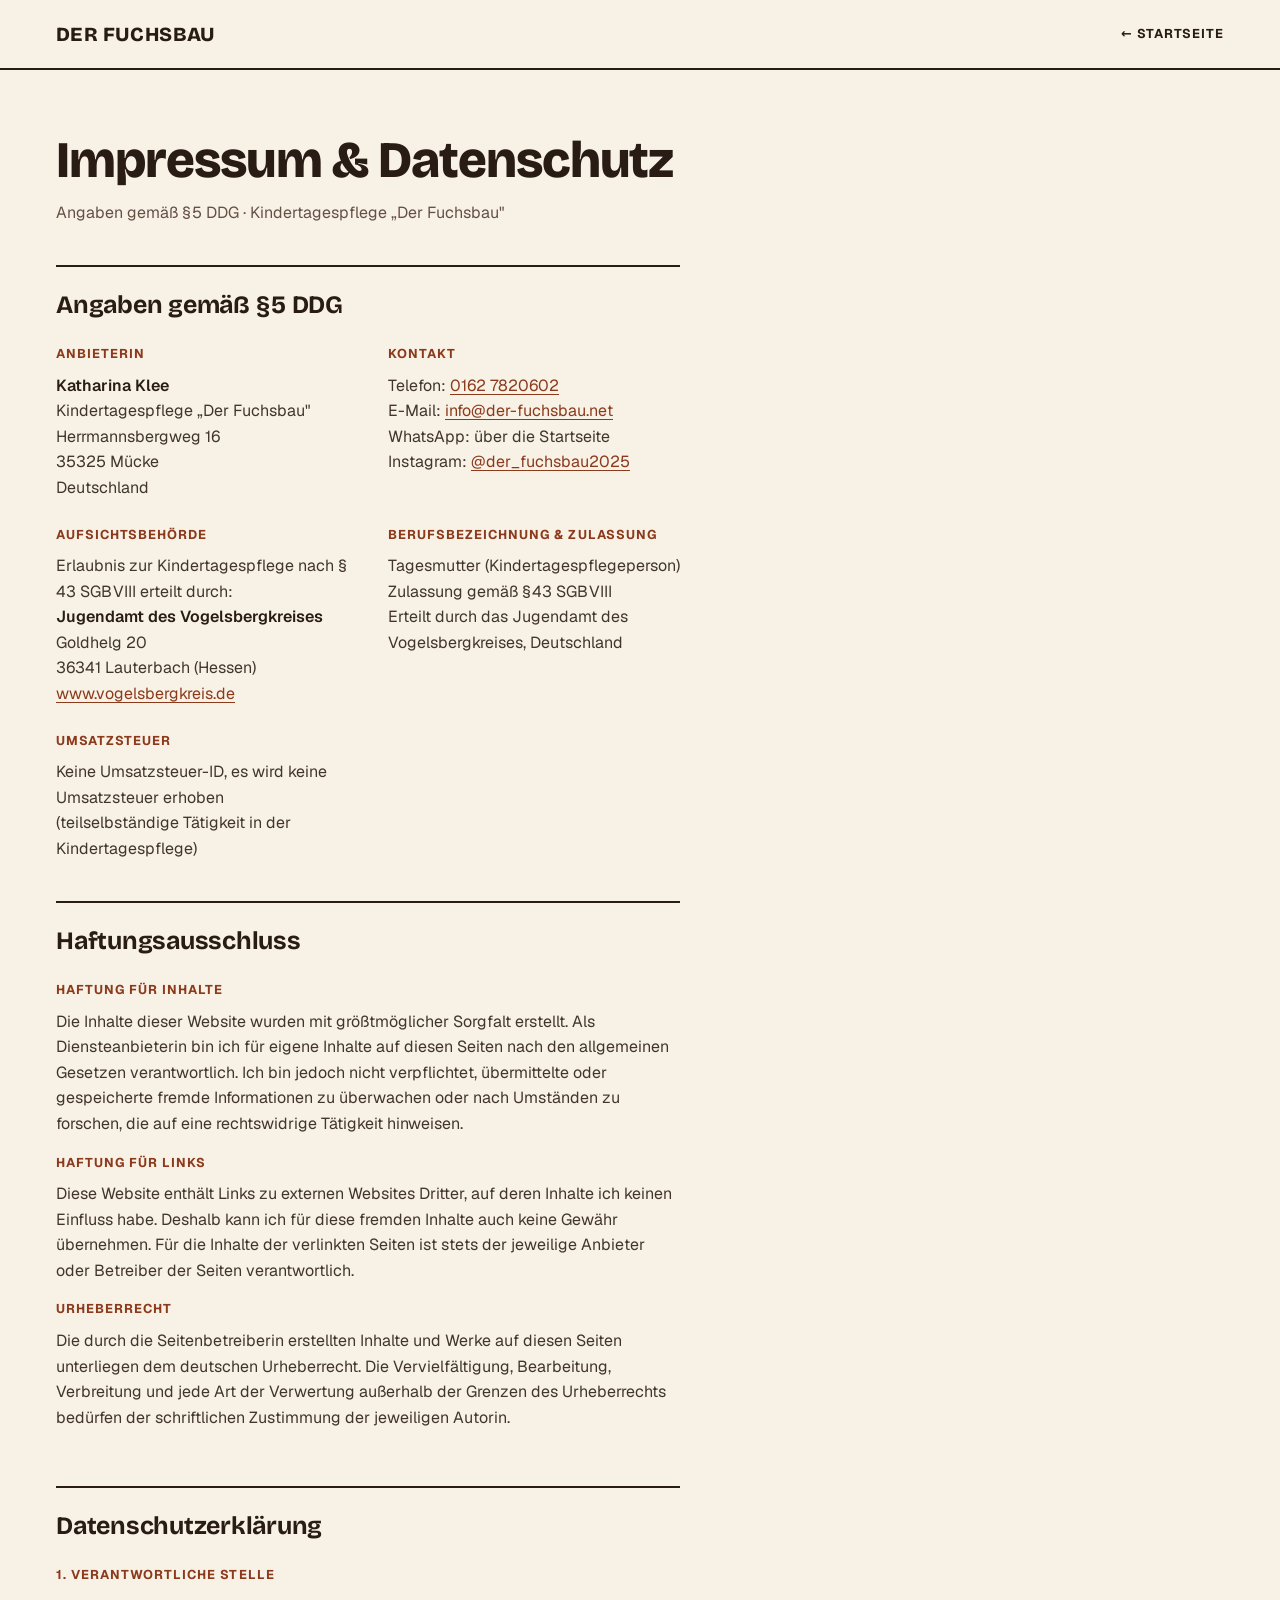
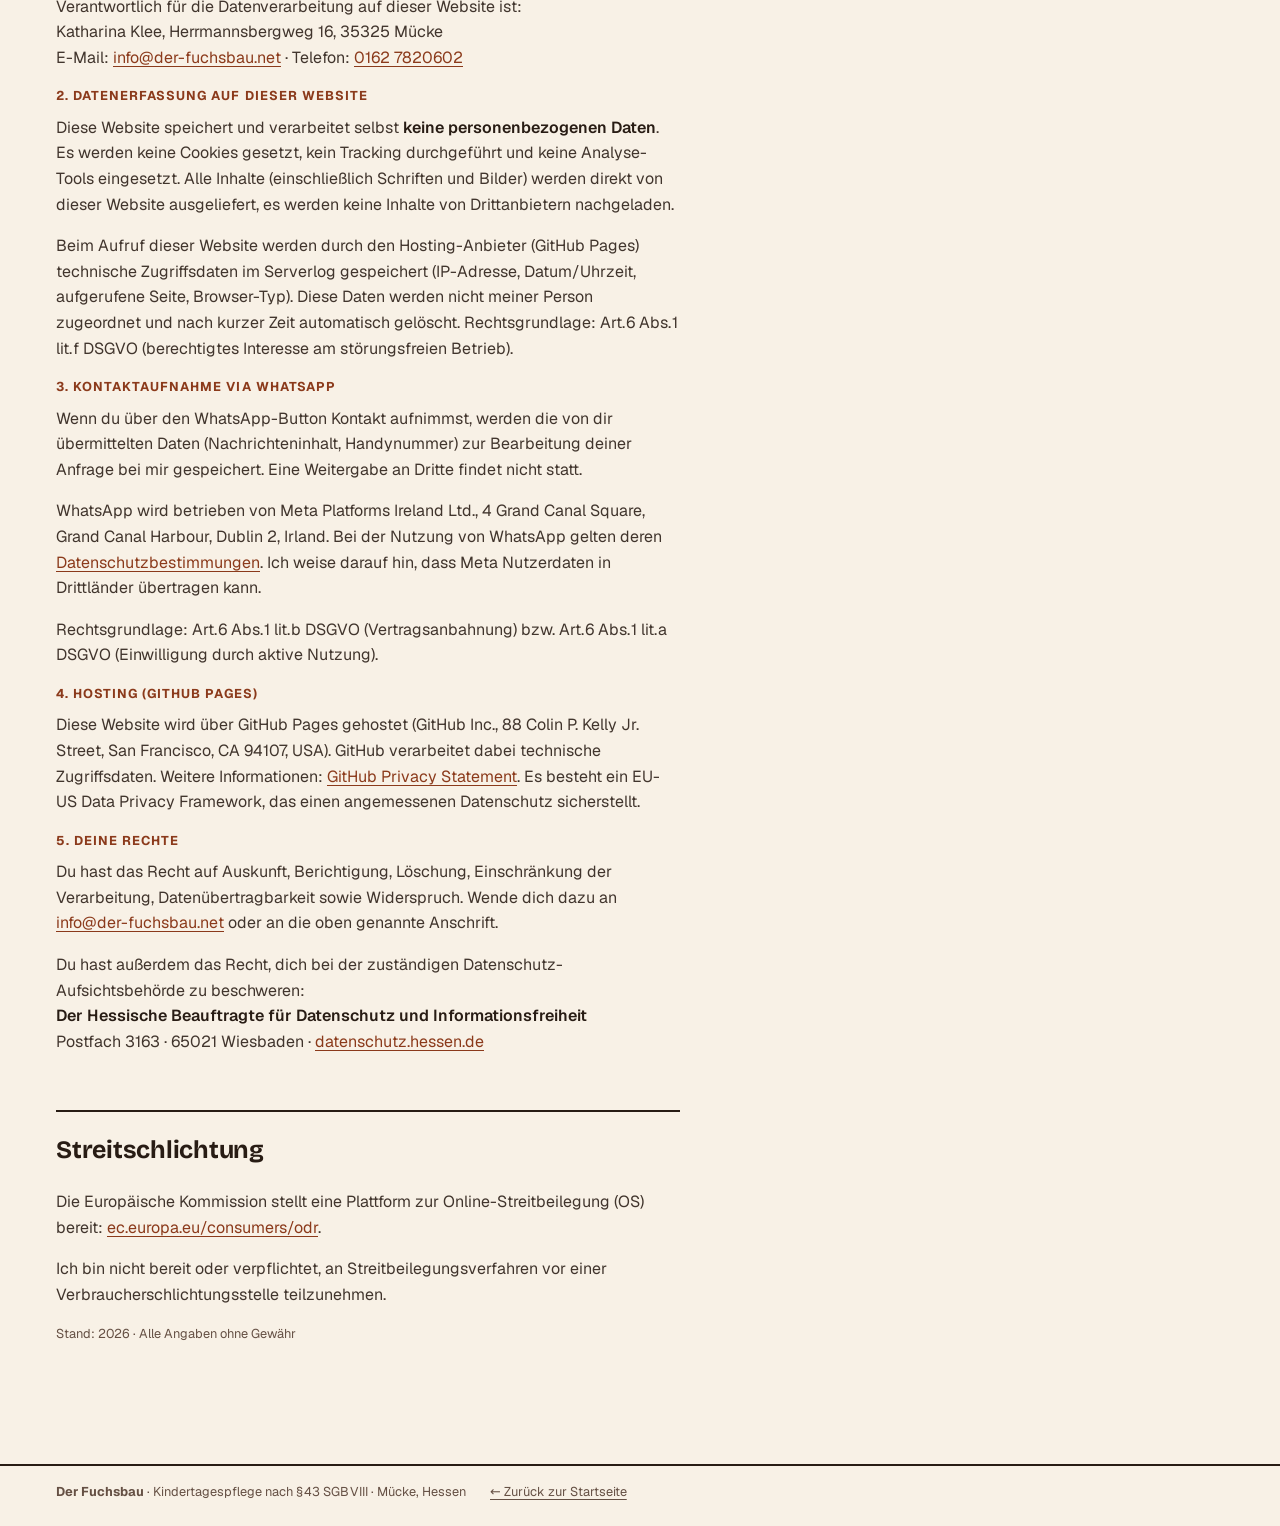
==== commit 20270538: "Gedankenstriche aus allen sichtbaren Texten entfernt Auf Wunsch durch Punkte, Kommas und Doppelpunkt" ====
--- a/impressum.html
+++ b/impressum.html
@@ -201,7 +201,7 @@
       <div>
         <h3>Umsatzsteuer</h3>
         <p>
-          Keine Umsatzsteuer-ID — es wird keine Umsatzsteuer erhoben
+          Keine Umsatzsteuer-ID, es wird keine Umsatzsteuer erhoben
           (teilselbständige Tätigkeit in der Kindertagespflege)
         </p>
       </div>
@@ -228,7 +228,7 @@
     Telefon: <a href="tel:+491627820602">0162&nbsp;7820602</a></p>
 
     <h3>2. Datenerfassung auf dieser Website</h3>
-    <p>Diese Website speichert und verarbeitet selbst <strong>keine personenbezogenen Daten</strong>. Es werden keine Cookies gesetzt, kein Tracking durchgeführt und keine Analyse-Tools eingesetzt. Alle Inhalte (einschließlich Schriften und Bilder) werden direkt von dieser Website ausgeliefert — es werden keine Inhalte von Drittanbietern nachgeladen.</p>
+    <p>Diese Website speichert und verarbeitet selbst <strong>keine personenbezogenen Daten</strong>. Es werden keine Cookies gesetzt, kein Tracking durchgeführt und keine Analyse-Tools eingesetzt. Alle Inhalte (einschließlich Schriften und Bilder) werden direkt von dieser Website ausgeliefert, es werden keine Inhalte von Drittanbietern nachgeladen.</p>
     <p>Beim Aufruf dieser Website werden durch den Hosting-Anbieter (GitHub Pages) technische Zugriffsdaten im Serverlog gespeichert (IP-Adresse, Datum/Uhrzeit, aufgerufene Seite, Browser-Typ). Diese Daten werden nicht meiner Person zugeordnet und nach kurzer Zeit automatisch gelöscht. Rechtsgrundlage: Art.&#8202;6 Abs.&#8202;1 lit.&#8202;f DSGVO (berechtigtes Interesse am störungsfreien Betrieb).</p>
 
     <h3>3. Kontaktaufnahme via WhatsApp</h3>
--- a/tokens.css
+++ b/tokens.css
@@ -37,6 +37,15 @@
   --color-focus:       oklch(52%   0.19  44);
   --color-whatsapp:    oklch(76.1% 0.201 150);
   --color-whatsapp-dn: oklch(72%   0.19  150);
+  --color-photo-paper: oklch(99%   0.005 70); /* Fotopapier/Bildflächen — nie reines Weiß */
+  --color-badge-sms:   oklch(80%   0.09  235); /* Kanal-Farben: SMS himmelblau */
+  --color-badge-sms-dn: oklch(76%  0.10  235);
+  --color-badge-mail:  oklch(83%   0.09  60);  /* E-Mail apricot */
+  --color-badge-mail-dn: oklch(79% 0.10  60);
+  --color-badge-ig:    oklch(83%   0.08  340); /* Instagram rosé */
+  --color-badge-ig-dn: oklch(79%   0.09  340);
+  --color-badge-maps:  oklch(82%   0.08  25);  /* Google Maps koralle */
+  --color-badge-maps-dn: oklch(78% 0.09  25);
 
   /* Schrift — Bricolage Grotesque (Display) + Geist (Body), beide OFL, selbst gehostet */
   --font-display: 'Bricolage Grotesque', ui-sans-serif, system-ui, sans-serif;
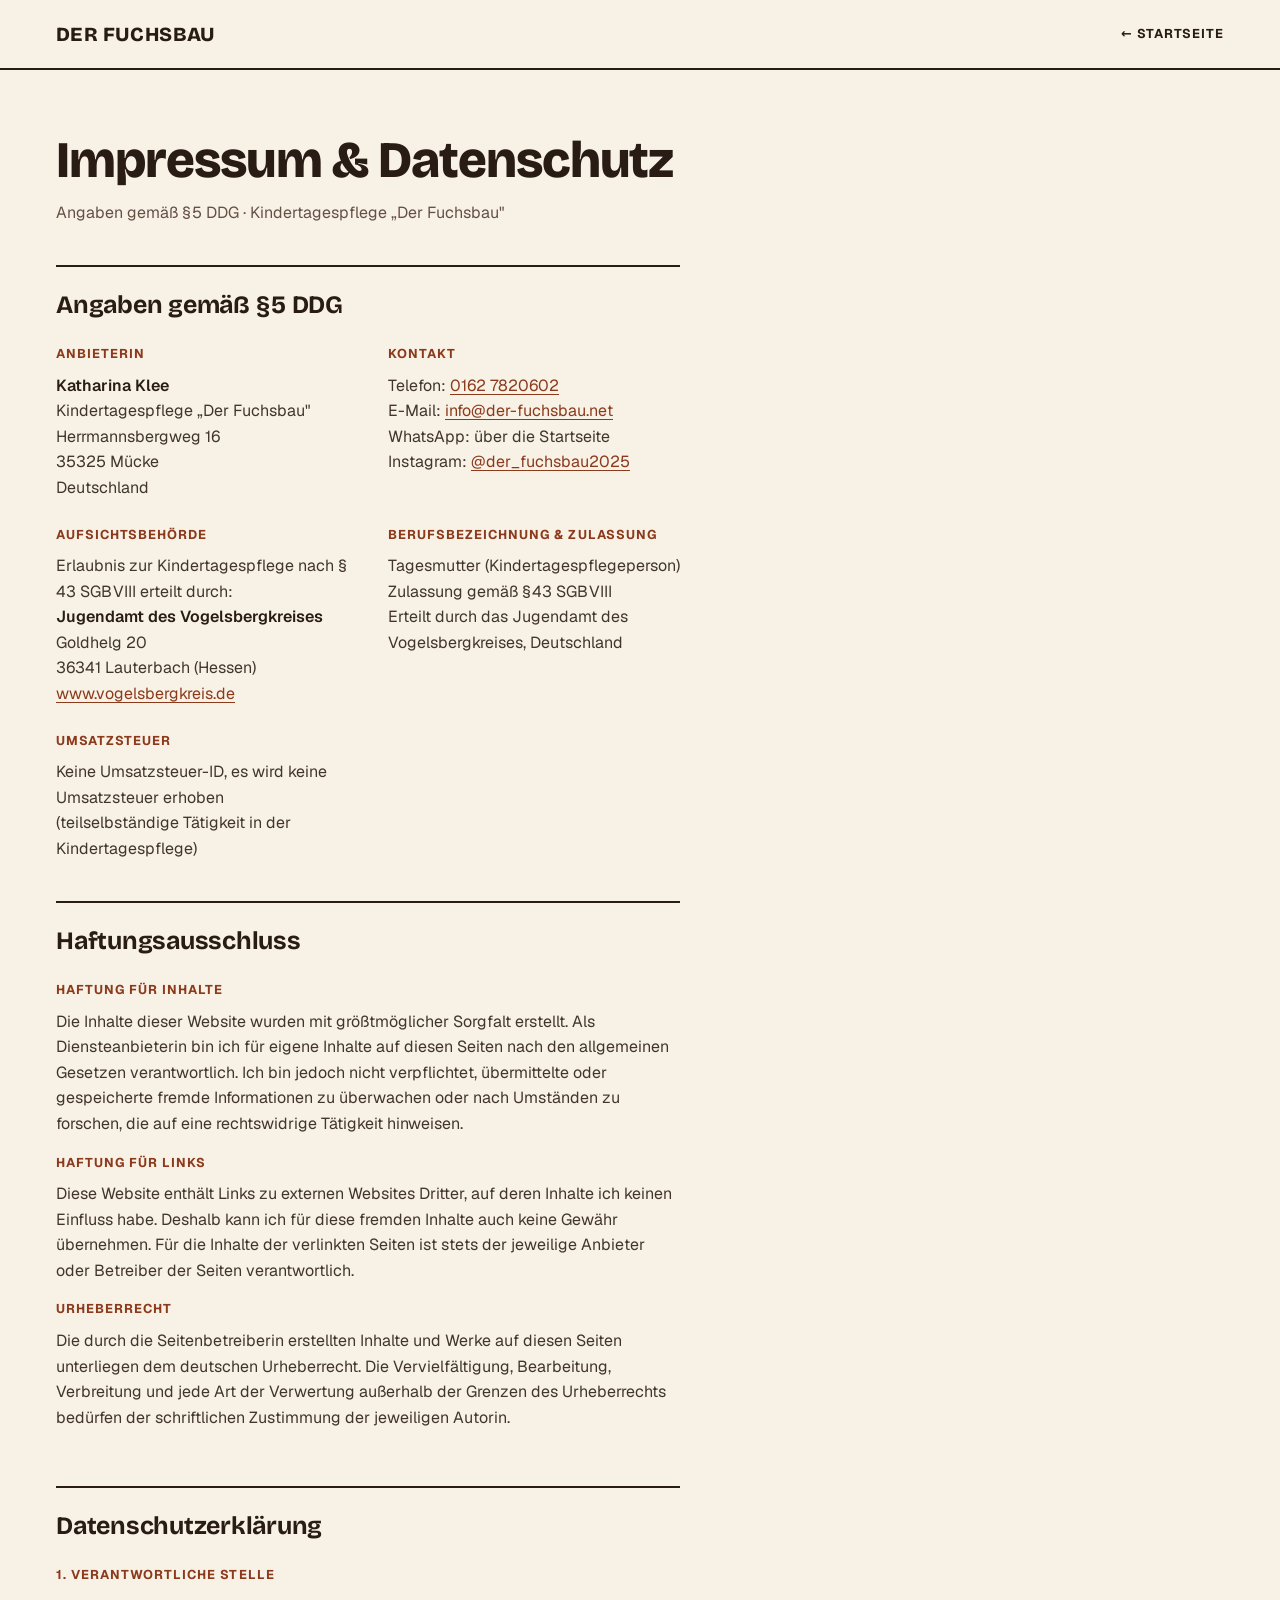
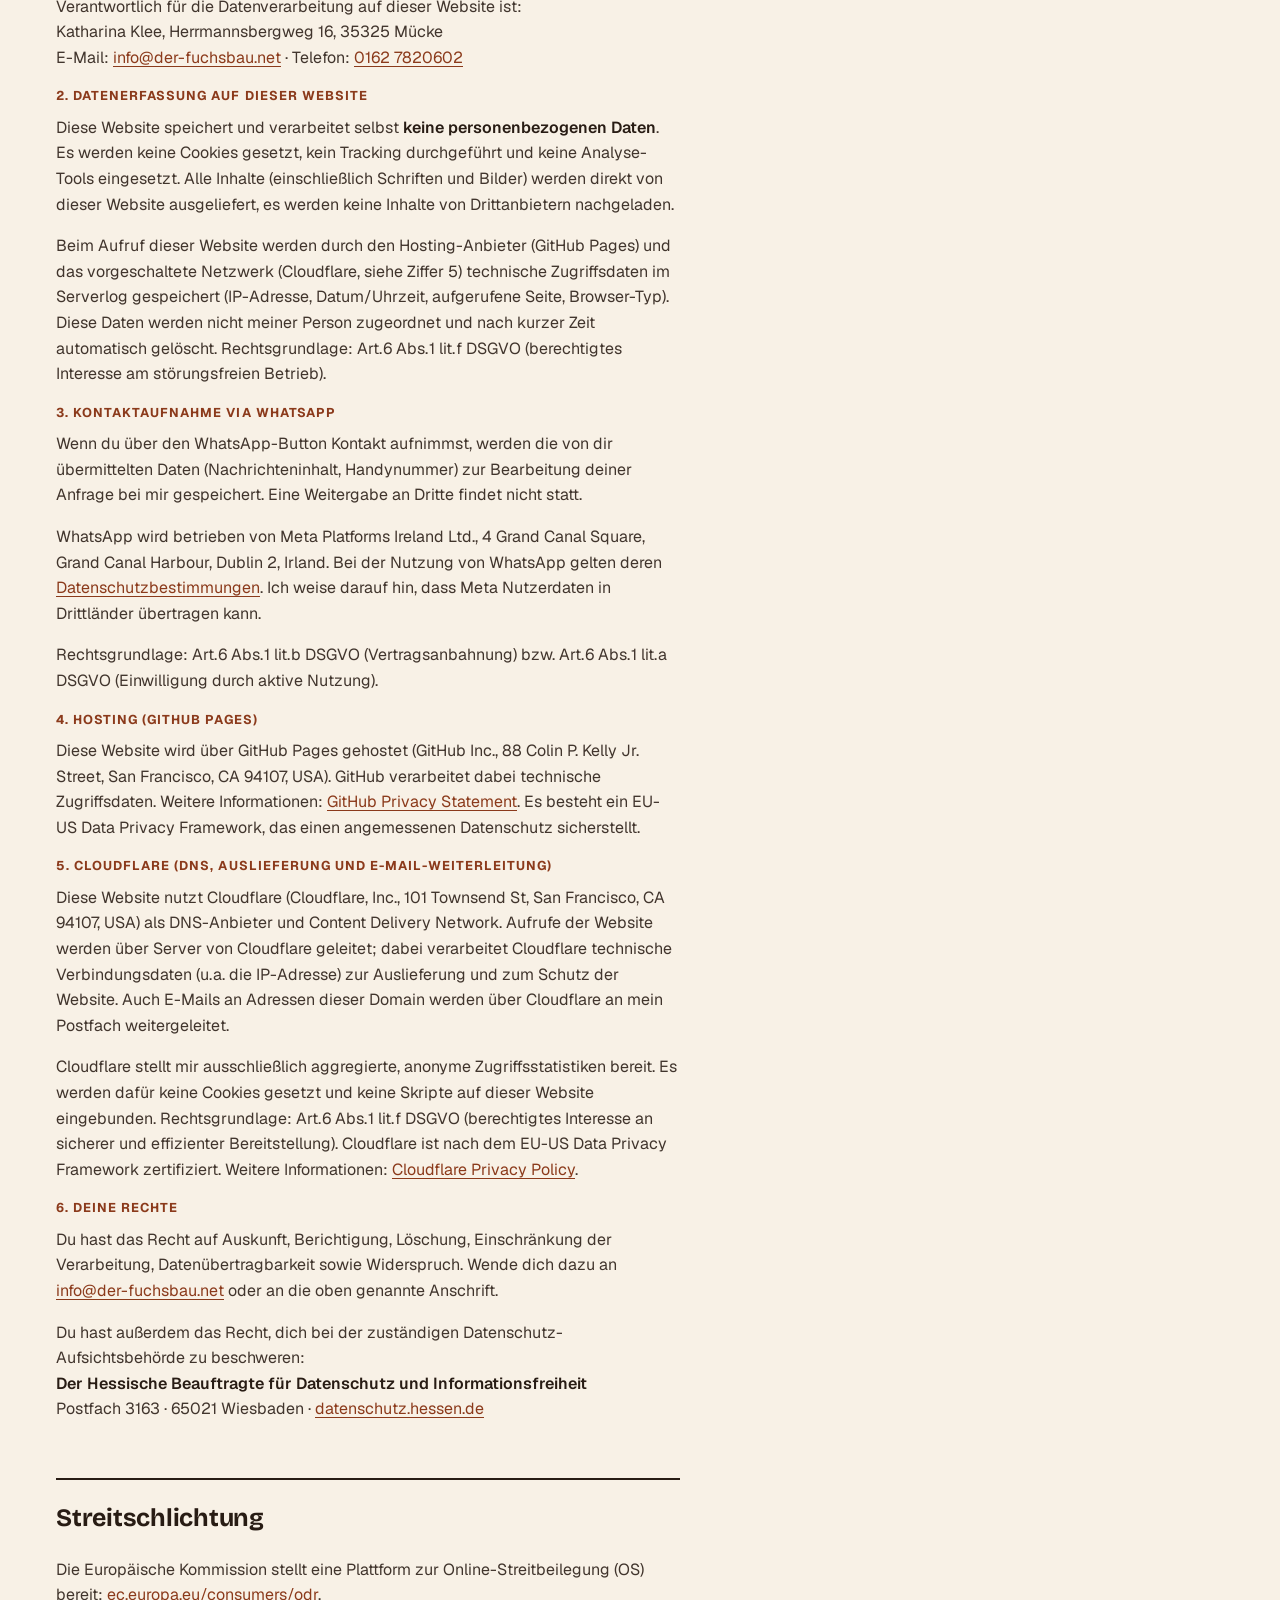
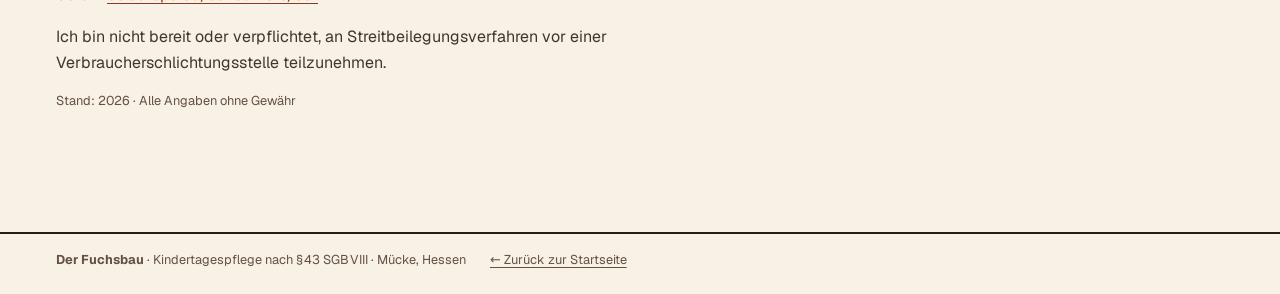
==== commit 5e6b6b71: "Datenschutzerklärung: Cloudflare-Absatz (DNS, CDN, E-Mail-Routing) Neue Ziffer 5 beschreibt Cloudfla" ====
--- a/impressum.html
+++ b/impressum.html
@@ -229,7 +229,7 @@
 
     <h3>2. Datenerfassung auf dieser Website</h3>
     <p>Diese Website speichert und verarbeitet selbst <strong>keine personenbezogenen Daten</strong>. Es werden keine Cookies gesetzt, kein Tracking durchgeführt und keine Analyse-Tools eingesetzt. Alle Inhalte (einschließlich Schriften und Bilder) werden direkt von dieser Website ausgeliefert, es werden keine Inhalte von Drittanbietern nachgeladen.</p>
-    <p>Beim Aufruf dieser Website werden durch den Hosting-Anbieter (GitHub Pages) technische Zugriffsdaten im Serverlog gespeichert (IP-Adresse, Datum/Uhrzeit, aufgerufene Seite, Browser-Typ). Diese Daten werden nicht meiner Person zugeordnet und nach kurzer Zeit automatisch gelöscht. Rechtsgrundlage: Art.&#8202;6 Abs.&#8202;1 lit.&#8202;f DSGVO (berechtigtes Interesse am störungsfreien Betrieb).</p>
+    <p>Beim Aufruf dieser Website werden durch den Hosting-Anbieter (GitHub Pages) und das vorgeschaltete Netzwerk (Cloudflare, siehe Ziffer 5) technische Zugriffsdaten im Serverlog gespeichert (IP-Adresse, Datum/Uhrzeit, aufgerufene Seite, Browser-Typ). Diese Daten werden nicht meiner Person zugeordnet und nach kurzer Zeit automatisch gelöscht. Rechtsgrundlage: Art.&#8202;6 Abs.&#8202;1 lit.&#8202;f DSGVO (berechtigtes Interesse am störungsfreien Betrieb).</p>
 
     <h3>3. Kontaktaufnahme via WhatsApp</h3>
     <p>Wenn du über den WhatsApp-Button Kontakt aufnimmst, werden die von dir übermittelten Daten (Nachrichteninhalt, Handynummer) zur Bearbeitung deiner Anfrage bei mir gespeichert. Eine Weitergabe an Dritte findet nicht statt.</p>
@@ -239,7 +239,11 @@
     <h3>4. Hosting (GitHub Pages)</h3>
     <p>Diese Website wird über GitHub Pages gehostet (GitHub Inc., 88 Colin P. Kelly Jr. Street, San Francisco, CA 94107, USA). GitHub verarbeitet dabei technische Zugriffsdaten. Weitere Informationen: <a href="https://docs.github.com/en/site-policy/privacy-policies/github-privacy-statement" target="_blank" rel="noopener">GitHub Privacy Statement</a>. Es besteht ein EU-US Data Privacy Framework, das einen angemessenen Datenschutz sicherstellt.</p>
 
-    <h3>5. Deine Rechte</h3>
+    <h3>5. Cloudflare (DNS, Auslieferung und E-Mail-Weiterleitung)</h3>
+    <p>Diese Website nutzt Cloudflare (Cloudflare, Inc., 101 Townsend St, San Francisco, CA 94107, USA) als DNS-Anbieter und Content Delivery Network. Aufrufe der Website werden über Server von Cloudflare geleitet; dabei verarbeitet Cloudflare technische Verbindungsdaten (u.&#8202;a. die IP-Adresse) zur Auslieferung und zum Schutz der Website. Auch E-Mails an Adressen dieser Domain werden über Cloudflare an mein Postfach weitergeleitet.</p>
+    <p>Cloudflare stellt mir ausschließlich aggregierte, anonyme Zugriffsstatistiken bereit. Es werden dafür keine Cookies gesetzt und keine Skripte auf dieser Website eingebunden. Rechtsgrundlage: Art.&#8202;6 Abs.&#8202;1 lit.&#8202;f DSGVO (berechtigtes Interesse an sicherer und effizienter Bereitstellung). Cloudflare ist nach dem EU-US Data Privacy Framework zertifiziert. Weitere Informationen: <a href="https://www.cloudflare.com/privacypolicy/" target="_blank" rel="noopener">Cloudflare Privacy Policy</a>.</p>
+
+    <h3>6. Deine Rechte</h3>
     <p>Du hast das Recht auf Auskunft, Berichtigung, Löschung, Einschränkung der Verarbeitung, Datenübertragbarkeit sowie Widerspruch. Wende dich dazu an <a href="mailto:info@der-fuchsbau.net">info@der-fuchsbau.net</a> oder an die oben genannte Anschrift.</p>
     <p>Du hast außerdem das Recht, dich bei der zuständigen Datenschutz-Aufsichtsbehörde zu beschweren:<br>
     <strong>Der Hessische Beauftragte für Datenschutz und Informationsfreiheit</strong><br>
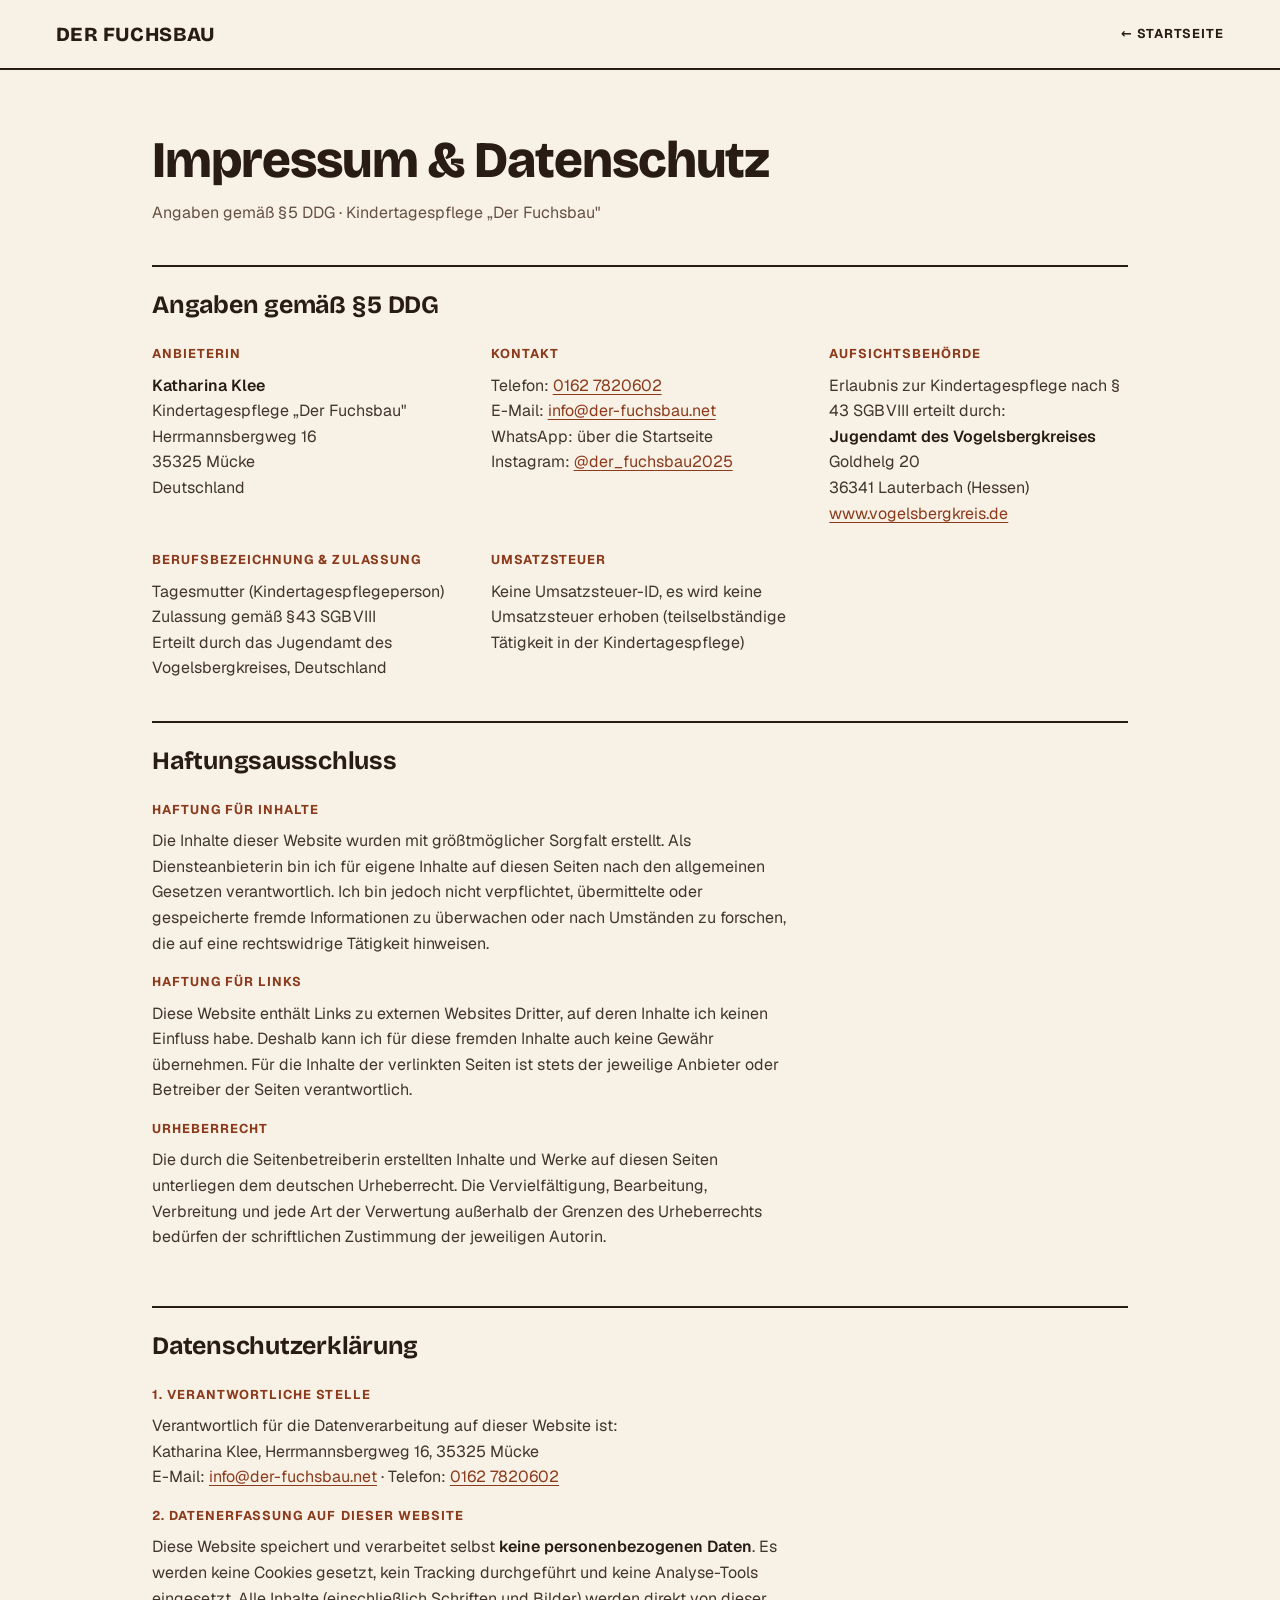
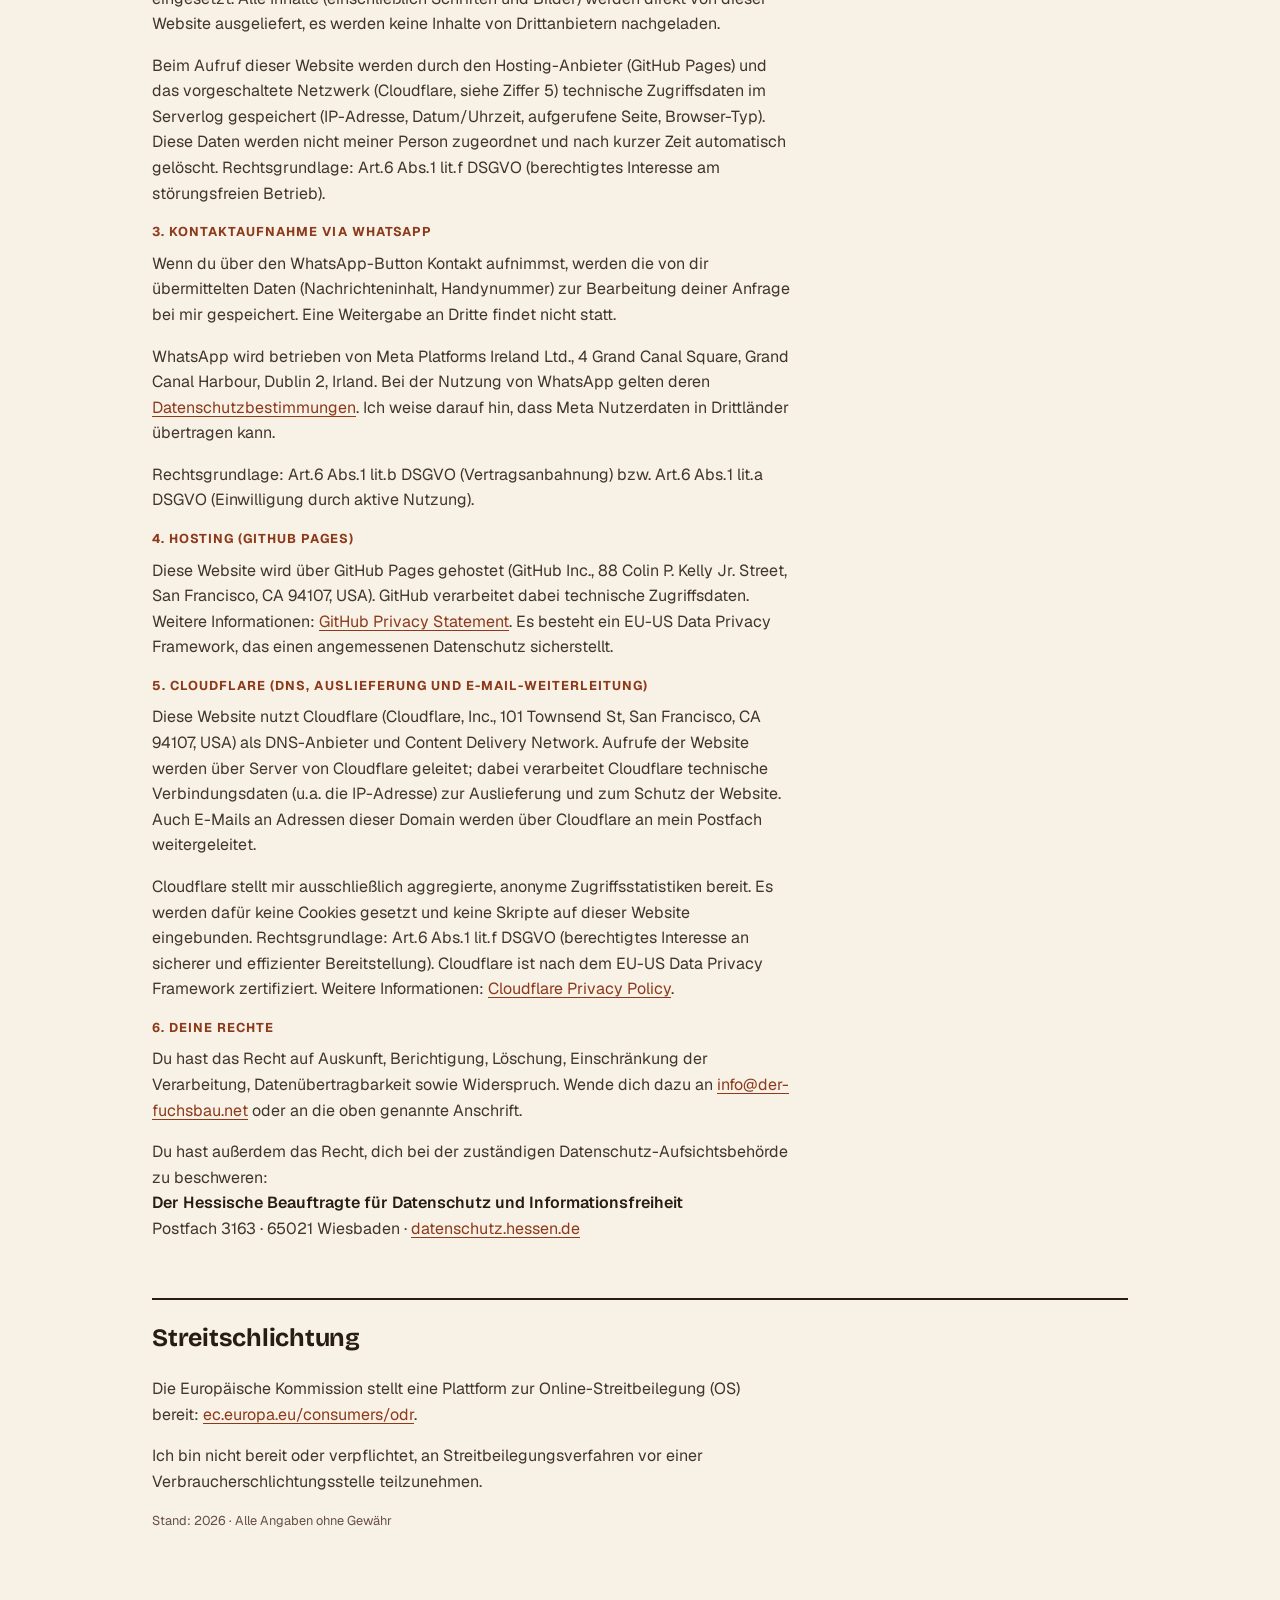
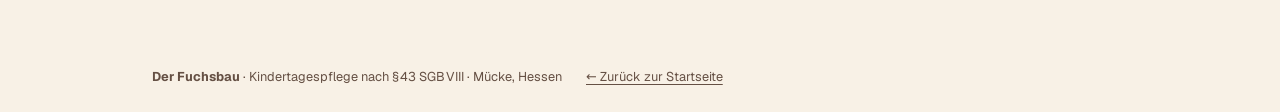
==== commit 2e2e6687: "Inhaltsspalte auf breiten Bildschirmen zentriert Alle Sektionen hatten eine Maximalbreite, aber kein" ====
--- a/impressum.html
+++ b/impressum.html
@@ -66,7 +66,8 @@
 
 /* ---- Kopf ---- */
 .legal-head {
-  max-width: 46rem;
+  max-width: var(--content-max);
+  margin-inline: auto;
   padding: var(--space-2xl) var(--page-gutter) var(--space-xl);
 }
 .legal-head h1 {
@@ -83,7 +84,8 @@
 
 /* ---- Inhalt ---- */
 .legal {
-  max-width: 46rem;
+  max-width: var(--content-max);
+  margin-inline: auto;
   padding-inline: var(--page-gutter);
   padding-bottom: var(--space-2xl);
 }
@@ -128,8 +130,9 @@
   display: flex;
   flex-wrap: wrap;
   gap: var(--space-xs) var(--space-lg);
+  max-width: var(--content-max);
+  margin-inline: auto;
   padding: var(--space-md) var(--page-gutter) var(--space-lg);
-  border-top: var(--rule-heavy);
   font-size: var(--text-sm);
   color: var(--color-muted);
 }
--- a/tokens.css
+++ b/tokens.css
@@ -84,4 +84,6 @@
   --radius-soft: 12px;
 
   --page-gutter: clamp(1.25rem, 5vw, 3.5rem);
+  --content-max: 68rem;  /* Breite der zentrierten Inhaltsspalte */
+  --text-col:    46rem;  /* Lesespalte innerhalb der Inhaltsspalte */
 }
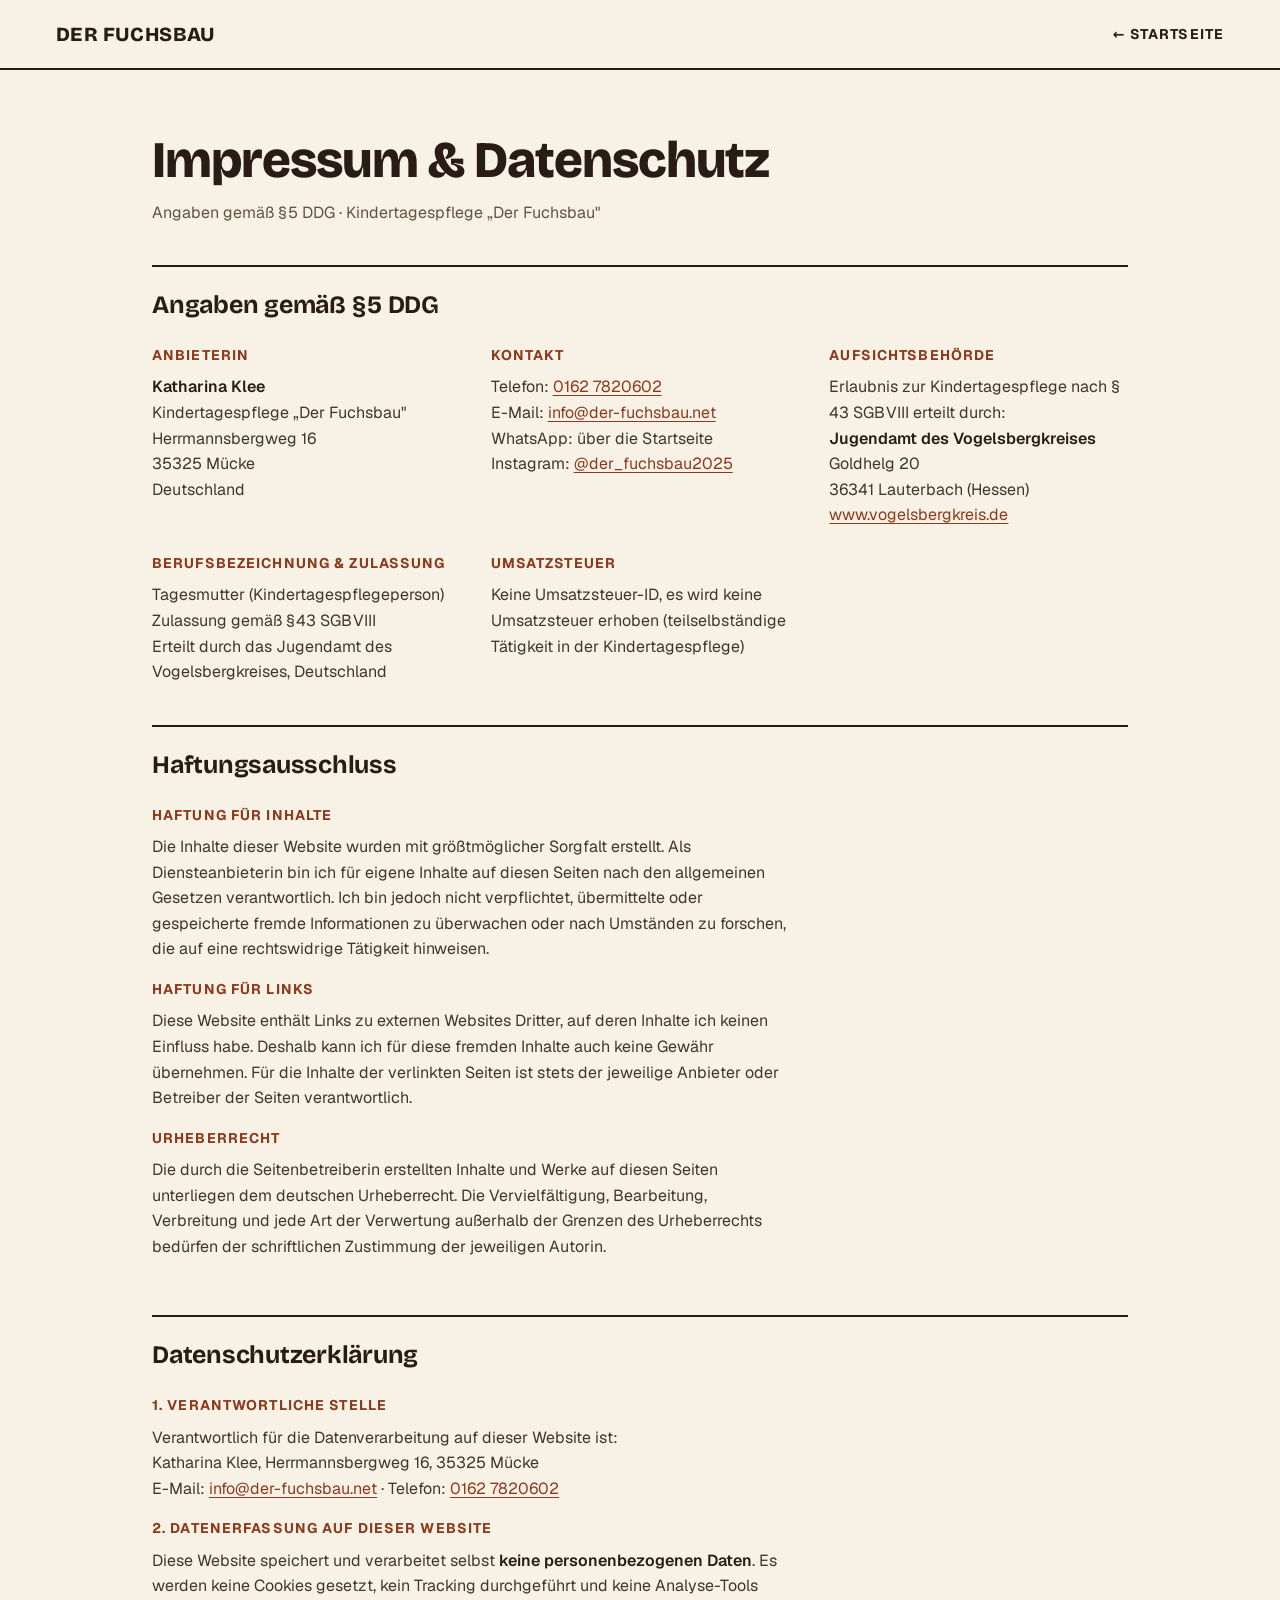
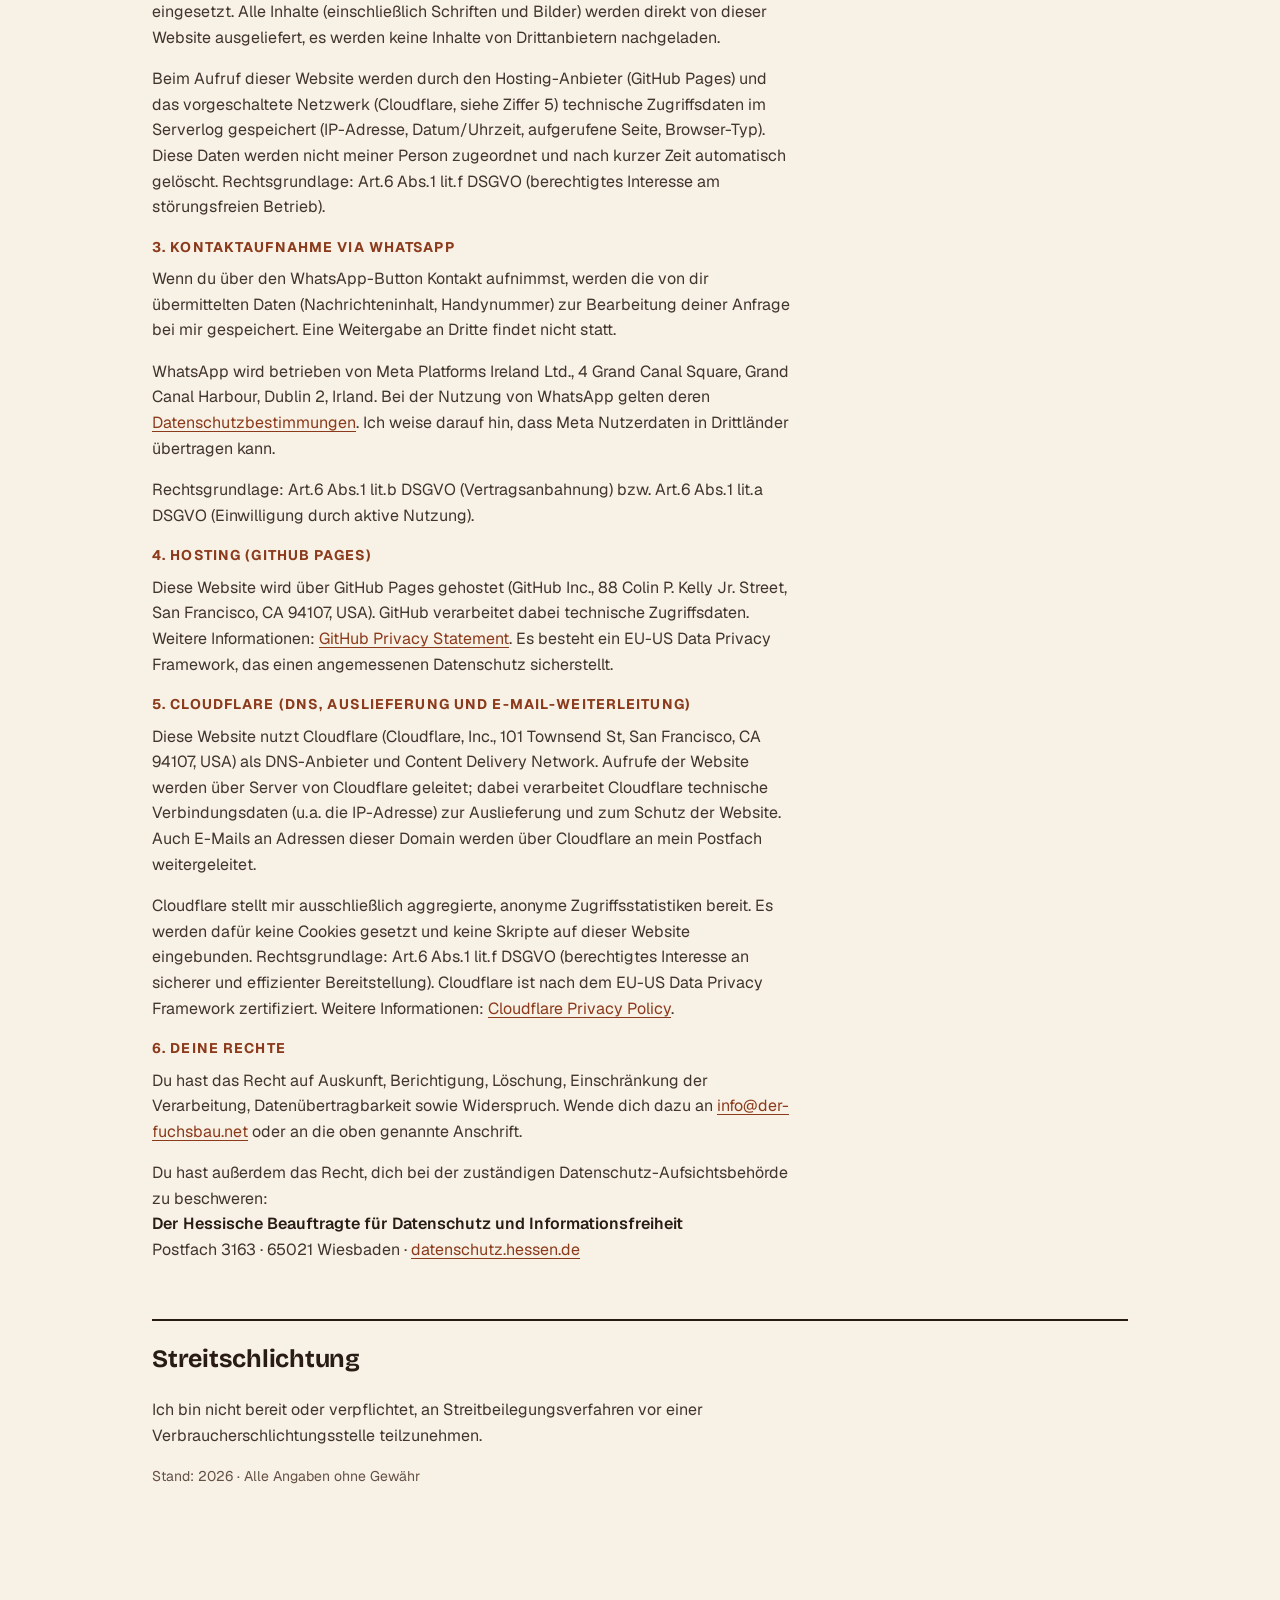
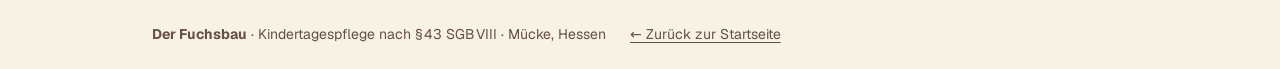
==== commit c18aa01a: "Sicherheit: Workflow-Rechte je Job, feste Pakete, Galerie-Cache, Impressum - deploy.yml: Schreibrech" ====
--- a/impressum.html
+++ b/impressum.html
@@ -66,7 +66,7 @@
 
 /* ---- Kopf ---- */
 .legal-head {
-  max-width: var(--content-max);
+  max-width: var(--content-max, 68rem);
   margin-inline: auto;
   padding: var(--space-2xl) var(--page-gutter) var(--space-xl);
 }
@@ -84,7 +84,7 @@
 
 /* ---- Inhalt ---- */
 .legal {
-  max-width: var(--content-max);
+  max-width: var(--content-max, 68rem);
   margin-inline: auto;
   padding-inline: var(--page-gutter);
   padding-bottom: var(--space-2xl);
@@ -130,7 +130,7 @@
   display: flex;
   flex-wrap: wrap;
   gap: var(--space-xs) var(--space-lg);
-  max-width: var(--content-max);
+  max-width: var(--content-max, 68rem);
   margin-inline: auto;
   padding: var(--space-md) var(--page-gutter) var(--space-lg);
   font-size: var(--text-sm);
@@ -255,7 +255,6 @@
 
   <section aria-label="Streitschlichtung">
     <h2>Streitschlichtung</h2>
-    <p>Die Europäische Kommission stellt eine Plattform zur Online-Streitbeilegung (OS) bereit: <a href="https://ec.europa.eu/consumers/odr" target="_blank" rel="noopener">ec.europa.eu/consumers/odr</a>.</p>
     <p>Ich bin nicht bereit oder verpflichtet, an Streitbeilegungsverfahren vor einer Verbraucherschlichtungsstelle teilzunehmen.</p>
     <p style="color: var(--color-muted); font-size: var(--text-sm);">Stand: 2026 · Alle Angaben ohne Gewähr</p>
   </section>
--- a/tokens.css
+++ b/tokens.css
@@ -8,12 +8,12 @@
  * responsive: pass (49) · icons: pass (30) · mobile: pass (34, 49, 50–57) — verifiziert bei 320/375/414/768/1280 px
  */
 
-/* Selbst gehostet — kein Google-CDN, keine IP-Übertragung an Dritte (DSGVO) */
+/* Selbst gehostet — kein Google-CDN, keine IP-Übertragung an Dritte (DSGVO)
+   Beide Dateien auf Latin gekürzt; Bricolage nur noch 700–800 bei Breite 100 (mehr nutzt die Seite nicht) */
 @font-face {
   font-family: 'Bricolage Grotesque';
   src: url('fonts/BricolageGrotesque-var.woff2') format('woff2-variations');
-  font-weight: 200 800;
-  font-stretch: 75% 100%;
+  font-weight: 700 800;
   font-display: swap;
 }
 @font-face {
@@ -38,21 +38,13 @@
   --color-whatsapp:    oklch(76.1% 0.201 150);
   --color-whatsapp-dn: oklch(72%   0.19  150);
   --color-photo-paper: oklch(99%   0.005 70); /* Fotopapier/Bildflächen — nie reines Weiß */
-  --color-badge-sms:   oklch(80%   0.09  235); /* Kanal-Farben: SMS himmelblau */
-  --color-badge-sms-dn: oklch(76%  0.10  235);
-  --color-badge-mail:  oklch(83%   0.09  60);  /* E-Mail apricot */
-  --color-badge-mail-dn: oklch(79% 0.10  60);
-  --color-badge-ig:    oklch(83%   0.08  340); /* Instagram rosé */
-  --color-badge-ig-dn: oklch(79%   0.09  340);
-  --color-badge-maps:  oklch(82%   0.08  25);  /* Google Maps koralle */
-  --color-badge-maps-dn: oklch(78% 0.09  25);
 
   /* Schrift — Bricolage Grotesque (Display) + Geist (Body), beide OFL, selbst gehostet */
   --font-display: 'Bricolage Grotesque', ui-sans-serif, system-ui, sans-serif;
   --font-body:    'Geist', ui-sans-serif, system-ui, sans-serif;
 
   /* Skala — 1.25 (große Terz) ab 16 px */
-  --text-sm:   0.8rem;
+  --text-sm:   0.875rem;
   --text-base: 1rem;
   --text-md:   1.25rem;
   --text-lg:   1.5625rem;
